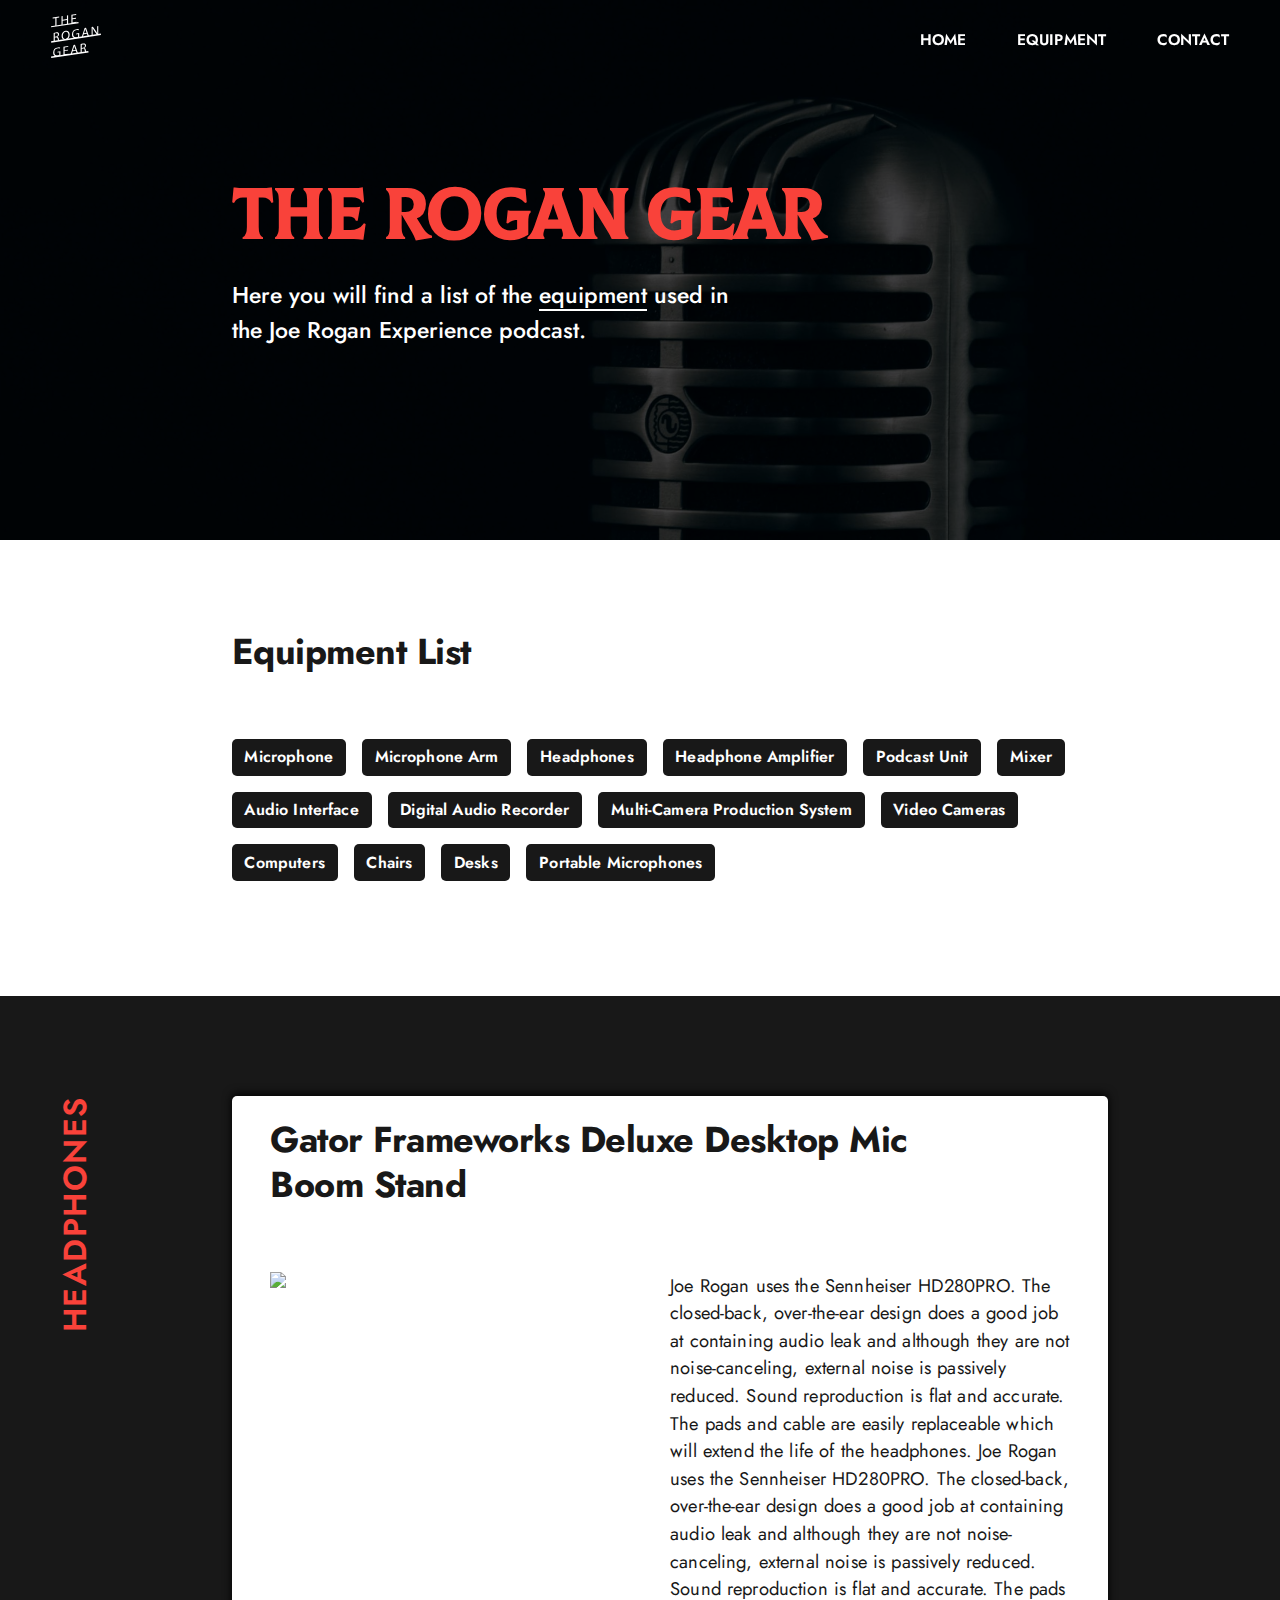
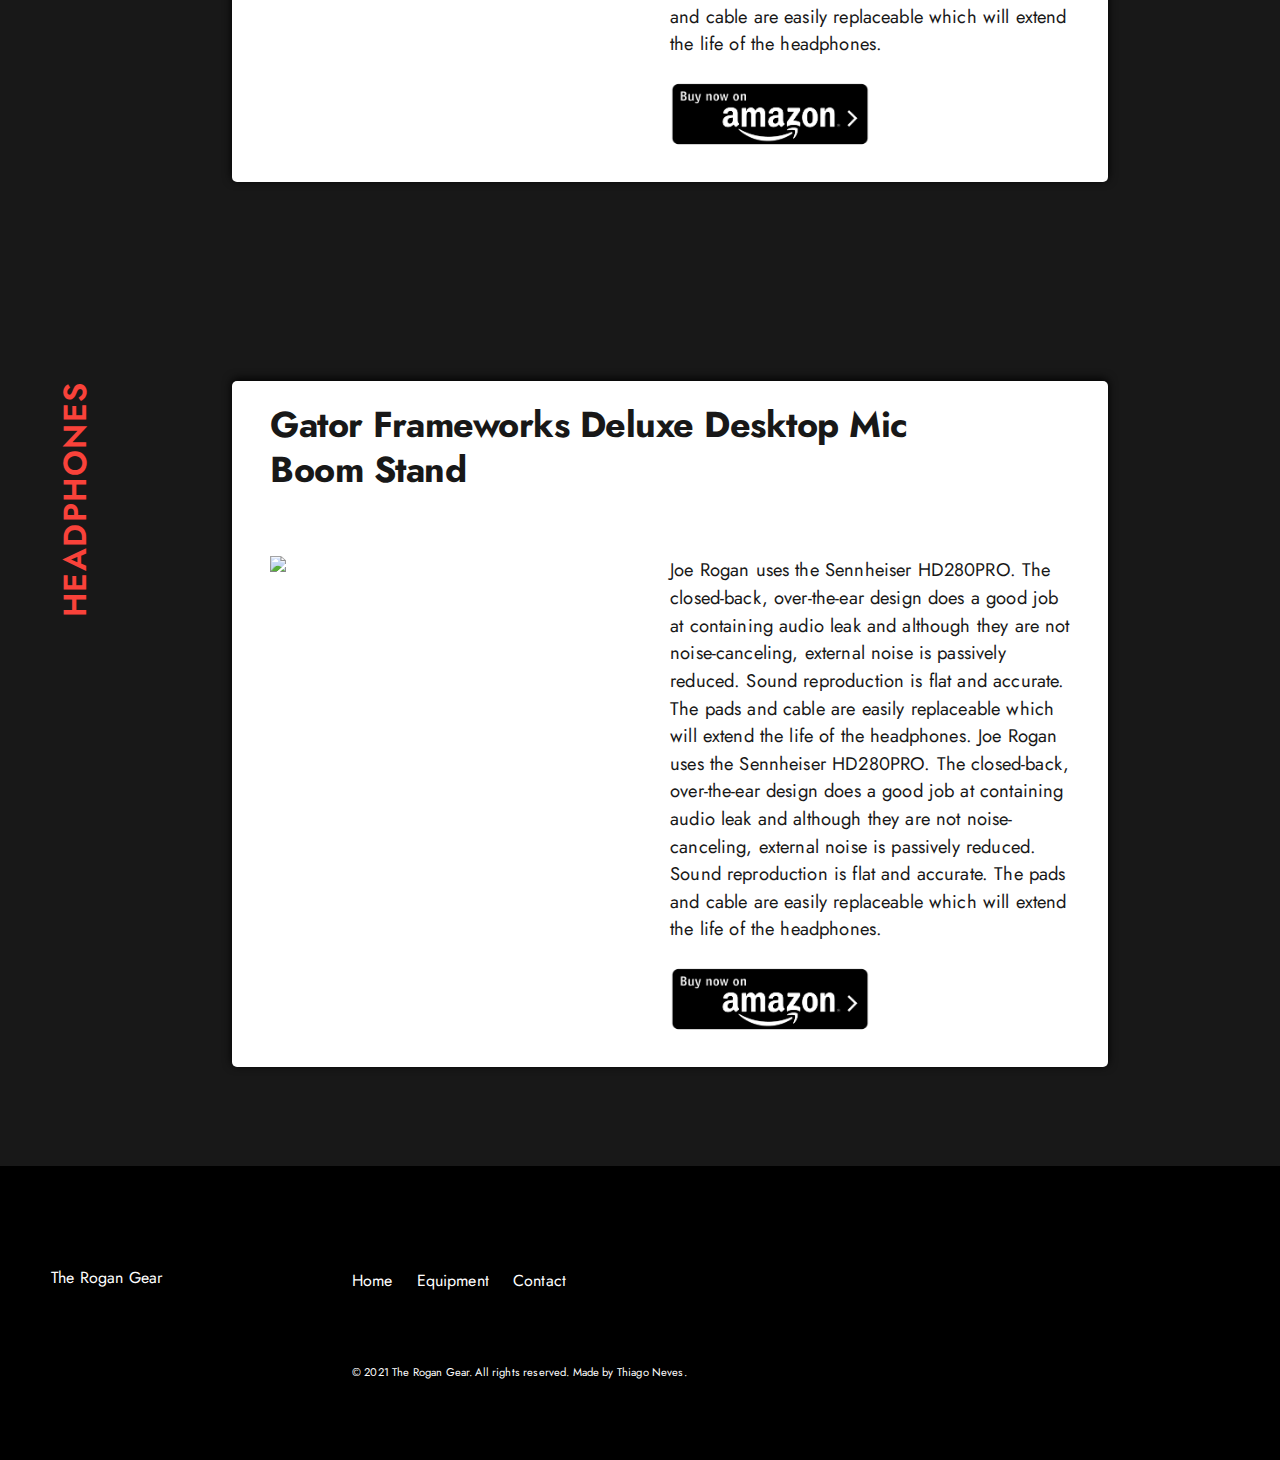
==== index.html @ 78f4d5a5 "initial commit" ====
<!DOCTYPE html>
<html lang="en">
	<head>
		<meta charset="UTF-8" />
		<meta http-equiv="X-UA-Compatible" content="IE=edge" />
		<meta name="viewport" content="width=device-width, initial-scale=1.0" />
		<link rel="shortcut icon" type="image/x-icon" href="/favicon.ico" />

		<link rel="stylesheet" href="menu.css" />
		<link rel="stylesheet" href="projects.css" />
		<link rel="stylesheet" href="style.css" />
		<link rel="stylesheet" href="scrollreveal.css" />
		<title>The Rogan Gear</title>
	</head>
	<body>
		<!-- Navbar -->
		<header id="header" class="navbar">
			<!-- Logo -->
			<a id="logo" href="index.html">
				<!-- Logo content -->
				<div class="logo-container">
					<img class="logo-image" src="/images/svg/TRG-W.svg" alt="logo" />
				</div>
			</a>

			<!-- Menu -->
			<nav id="nav">
				<button
					aria-label="Open Menu"
					id="btn-mobile"
					aria-controls="menu"
					aria-haspopup="true"
					aria-expanded="false"
				>
					<!-- Hamburger menu -->
					<span id="hamburger"></span>
				</button>
				<ul id="menu" role="menu">
					<li>
						<a class="underline-link" href="#showcase">Home</a>
					</li>

					<li><a class="underline-link" href="#equipment">Equipment</a></li>
					<li><a class="underline-link" href="contact.html">Contact</a></li>
				</ul>
			</nav>
		</header>
		<!-- Showcase ---------------------------------------------->
		<section id="showcase" class="section showcase">
			<div class="container-new">
				<div class="col-15"></div>
				<div class="col-75">
					<h1 class="showcase-title">The Rogan Gear</h1>
					<p class="paragraph-medium showcase-text">
						Here you will find a list of the
						<a
							href="#equipment"
							class="underline-link underline-link-persistent"
							>equipment</a
						>
						used in the Joe Rogan Experience podcast.
					</p>

					<div class="scrolldown">
						<span></span>
						<span></span>
						<span></span>
					</div>
				</div>
			</div>
		</section>
		<!-- Intro ---------------------------------------------->
		<section class="section intro">
			<div class="container-new">
				<div class="col-15"></div>

				<div class="col-75">
					<h2>Equipment List</h2>
					<div class="tags">
						<div class="tag-cotainer">
							<div class="tag"><a class="tag-link" href="">Microphone</a></div>
							<div class="tag">
								<a class="tag-link" href="">Microphone Arm</a>
							</div>
							<div class="tag">
								<a class="tag-link" href="#headphones">Headphones</a>
							</div>
							<div class="tag">
								<a class="tag-link" href="">Headphone Amplifier</a>
							</div>
							<div class="tag">
								<a class="tag-link" href="">Podcast Unit</a>
							</div>
							<div class="tag"><a class="tag-link" href="">Mixer</a></div>
							<div class="tag">
								<a class="tag-link" href="">Audio Interface</a>
							</div>
							<div class="tag">
								<a class="tag-link" href="">Digital Audio Recorder</a>
							</div>
							<div class="tag">
								<a class="tag-link" href="">Multi-Camera Production System</a>
							</div>
							<div class="tag">
								<a class="tag-link" href="">Video Cameras</a>
							</div>
							<div class="tag"><a class="tag-link" href="">Computers</a></div>
							<div class="tag"><a class="tag-link" href="">Chairs</a></div>
							<div class="tag"><a class="tag-link" href="">Desks</a></div>
							<div class="tag">
								<a class="tag-link" href="">Portable Microphones</a>
							</div>
						</div>
					</div>
				</div>
			</div>
		</section>

		<!-- Headphone ---------------------------------------------->
		<section id="headphones" class="section equipment">
			<div class="container-new">
				<div class="col-15">
					<!-- <div clas="line-title green"></div> -->
					<div class="overline">Headphones</div>
				</div>
				<div class="col-75">
					<div class="equipment-card">
						<h2>Gator Frameworks Deluxe Desktop Mic Boom Stand</h2>
						<div class="equipment-content">
							<div class="equipment-image">
								<a
									class="amazon-img"
									href="https://www.amazon.com/gp/product/B00IT0IHOY?ie=UTF8&th=1&linkCode=li3&tag=roganstuff-20&linkId=bdaafa7cae27248e2183f644ee6431eb&language=en_US&ref_=as_li_ss_il"
									target="_blank"
									><img
										border="0"
										src="//ws-na.amazon-adsystem.com/widgets/q?_encoding=UTF8&ASIN=B00IT0IHOY&Format=_SL250_&ID=AsinImage&MarketPlace=US&ServiceVersion=20070822&WS=1&tag=roganstuff-20&language=en_US" /></a
								><img
									src="https://ir-na.amazon-adsystem.com/e/ir?t=roganstuff-20&language=en_US&l=li3&o=1&a=B00IT0IHOY"
									width="1"
									height="1"
									border="0"
									alt=""
									style="border: none !important; margin: 0px !important"
								/>
							</div>
							<div class="equipment-text">
								<p>
									Joe Rogan uses the Sennheiser HD280PRO. The closed-back,
									over-the-ear design does a good job at containing audio leak
									and although they are not noise-canceling, external noise is
									passively reduced. Sound reproduction is flat and accurate.
									The pads and cable are easily replaceable which will extend
									the life of the headphones. Joe Rogan uses the Sennheiser
									HD280PRO. The closed-back, over-the-ear design does a good job
									at containing audio leak and although they are not
									noise-canceling, external noise is passively reduced. Sound
									reproduction is flat and accurate. The pads and cable are
									easily replaceable which will extend the life of the
									headphones.
								</p>
								<a
									href="http://amazon.com"
									target="_blank"
									rel="noopener noreferrer"
									class="btn-amz-image"
									><img src="/images/AmazonStoreButton-1828x660.png" alt=""
								/></a>
							</div>
						</div>
					</div>
				</div>
				<div class="col-10"></div>
			</div>
		</section>

		<!-- Headphone2 ---------------------------------------------->
		<section id="headphones" class="section equipment">
			<div class="container-new">
				<div class="col-15">
					<!-- <div clas="line-title green"></div> -->
					<div class="overline">Headphones</div>
				</div>
				<div class="col-75">
					<div class="equipment-card">
						<h2>Gator Frameworks Deluxe Desktop Mic Boom Stand</h2>
						<div class="equipment-content">
							<div class="equipment-image">
								<a
									class="amazon-img"
									href="https://www.amazon.com/gp/product/B00IT0IHOY?ie=UTF8&th=1&linkCode=li3&tag=roganstuff-20&linkId=bdaafa7cae27248e2183f644ee6431eb&language=en_US&ref_=as_li_ss_il"
									target="_blank"
									><img
										border="0"
										src="//ws-na.amazon-adsystem.com/widgets/q?_encoding=UTF8&ASIN=B00IT0IHOY&Format=_SL250_&ID=AsinImage&MarketPlace=US&ServiceVersion=20070822&WS=1&tag=roganstuff-20&language=en_US" /></a
								><img
									src="https://ir-na.amazon-adsystem.com/e/ir?t=roganstuff-20&language=en_US&l=li3&o=1&a=B00IT0IHOY"
									width="1"
									height="1"
									border="0"
									alt=""
									style="border: none !important; margin: 0px !important"
								/>
							</div>
							<div class="equipment-text">
								<p>
									Joe Rogan uses the Sennheiser HD280PRO. The closed-back,
									over-the-ear design does a good job at containing audio leak
									and although they are not noise-canceling, external noise is
									passively reduced. Sound reproduction is flat and accurate.
									The pads and cable are easily replaceable which will extend
									the life of the headphones. Joe Rogan uses the Sennheiser
									HD280PRO. The closed-back, over-the-ear design does a good job
									at containing audio leak and although they are not
									noise-canceling, external noise is passively reduced. Sound
									reproduction is flat and accurate. The pads and cable are
									easily replaceable which will extend the life of the
									headphones.
								</p>
								<a
									href="http://amazon.com"
									target="_blank"
									rel="noopener noreferrer"
									class="btn-amz-image"
									><img src="/images/AmazonStoreButton-1828x660.png" alt=""
								/></a>
							</div>
						</div>
					</div>
				</div>
				<div class="col-10"></div>
			</div>
		</section>
		<!-- Footer ---------------------------------------------->
		<section id="footer" class="section footer">
			<div class="container-new">
				<div class="col-25">
					<p><a href="index.html">The Rogan Gear</a></p>
				</div>
				<div class="col-75">
					<ul class="footer-menu">
						<li>
							<a class="underline-link" href="#showcase">Home</a>
						</li>
						<li>
							<a class="underline-link" href="#equipment">Equipment</a>
						</li>
						<li><a class="underline-link" href="contact.html">Contact</a></li>
					</ul>
				</div>
			</div>
			<div class="container-new footer-copyright">
				<div class="col-25"></div>
				<div class="col-75">
					<p class="p-copyright">
						© 2021 The Rogan Gear. All rights reserved. Made by
						<a href="https://tneves.com/">Thiago Neves</a>.
					</p>
				</div>
			</div>
		</section>

		<script src="menu.js"></script>
		<script src="scroll.js"></script>
		<script src="form.js"></script>
		<script src="scrollreveal.js"></script>
	</body>
</html>
---- menu.css ----
:root {
	--menu-height: 80px;
	--menu-text-color: #1f1e1d;
	--menu-bg-color: #181818;
	--hidden-menu-height: calc(100vh - 80px);
	--haburger-color: #fff;
}

* {
	box-sizing: border-box;
	margin: 0;
	padding: 0;
}

.underline-link {
	background-image: url(./images/svg/a_bg-white.svg);
	background-position-x: 50%;
	background-position-y: 96%;
	background-size: 0 0;
	background-repeat: repeat-x;
	background-color: transparent;
	color: #fff;

	transition: background-color 125ms cubic-bezier(0.165, 0.84, 0.44, 1),
		color 125ms cubic-bezier(0.165, 0.84, 0.44, 1);
}
.underline-link:hover {
	background-image: url(./images/svg/a_bg-red.svg);
	background-size: 2px 2px;
	color: var(--accent-color);
}

.underline-link-persistent {
	background-size: 2px 2px;
}

a {
	text-decoration: none;
}

.logo-image {
	width: 50px;
}

#logo {
	margin-left: 1vw;
}

#nav {
	margin-right: 1vw;
}

#header {
	height: var(--menu-height);
	display: flex;
	align-items: center;
	justify-content: space-between;
	/* background: var(--menu-bg-color); */
	background: transparent;
	padding: 1.25rem 3%;
}

#header {
	/* Sticky menu */
	position: fixed;
	left: 0;
	top: 0;
	right: 0;
	bottom: 0;
	z-index: 999;
	transition: all 300ms ease-in-out;
}

#menu {
	display: flex;
	list-style: none;
}

#menu li {
	margin-left: 4vw;
}

#menu a {
	display: block;
	font-weight: 600;
	line-height: 22px;
	letter-spacing: 0.095px;
	font-size: 0.96rem;
	text-transform: uppercase;
}

#btn-mobile {
	display: none;
}

@media (max-width: 600px) {
	#menu {
		display: block;
		position: absolute;
		top: 0;
		right: 0;
		bottom: 0;
		left: 0;
		width: 80vw;
		height: 100vh;
		background: #181818;
		transform: translateX(-100%);
		transition: all 0.6s ease-in-out;
		z-index: 1000;
		visibility: hidden;
		/* overflow-x: hidden; */
	}

	#nav.active #menu {
		width: 80vw;
		visibility: visible;
		/* overflow-x: auto; */
		transform: translateX(0);
		z-index: 1000;
	}
	#menu li:first-child {
		margin-top: 3.5rem;
	}

	#menu a {
		color: #fff;
		padding: 1.5rem 0;
		margin: 0 1rem;
		font-size: 1.5rem;
		font-family: "Colus", Georgia, sans-serif;
	}
	#btn-mobile {
		display: flex;
		padding: 0.5rem 1rem;
		font-size: 1rem;
		border: none;
		background: none;
		cursor: pointer;
	}
	ul .underline-link {
		background-image: none;
	}
	ul .underline-link:hover {
		background-image: none;
	}

	/* Hamburger animation -------------------------------- */
	#hamburger {
		display: block;
		margin-left: 5px;
		width: 25px;
		border-top: 2px solid var(--haburger-color);
	}

	#hamburger::before,
	#hamburger::after {
		content: "";
		display: block;
		width: 25px;
		height: 2px;
		background: var(--haburger-color);
		margin-top: 7px;
		transition: 0.3s;
		position: relative;
	}

	#nav.active #hamburger {
		border-top-color: transparent;
	}

	#nav.active #hamburger::before {
		transform: rotate(135deg);
	}

	#nav.active #hamburger::after {
		transform: rotate(-135deg);
		top: -9px;
	}

	ul .underline-link {
		background-image: none;
	}
	ul .underline-link:hover {
		background-image: none;
	}
}
---- projects.css ----
.items {
	display: grid;
	gap: 2rem;
	grid-template-areas:
		"item1 item2"
		"item3 item4";
}
.item1 {
	grid-area: "item1";
}
.item2 {
	grid-area: "item2";
}
.item3 {
	grid-area: "item3";
}
.item4 {
	grid-area: "item4";
}

.item {
	position: relative;
	background: var(--primary-color);
	overflow: hidden;
	box-shadow: 0 5px 10px 0 rgba(0, 0, 0, 0.3);
}
.item::after {
	content: "";
	position: absolute;
	display: block;
	background: inherit;
	opacity: 1;
	top: 0;
	left: 0;
	width: 100%;
	height: 100%;
	transform: scale(2) translateX(-75%) translateY(-75%) rotate(-28deg);
	transition: transform 3s cubic-bezier(0.2, 1, 0.3, 1);
}
/* Bring in color overlay */
.item:hover:after {
	transform: scale(2) translateX(0) translateY(0) rotate(-28deg);
}
/* Scale image on hover */
.item:hover .item-image {
	transform: scale(1.2);
}
/* Bring in text on hover */
.item:hover .item-text {
	opacity: 1;
	transform: translateY(0);
}
.item-image {
	height: auto;
	transform: translateZ(0);
	display: block;
	transition: transform 750ms cubic-bezier(0.2, 1, 0.3, 1);
}
.item-image::before {
	content: "";
	display: block;
	padding-top: 75%;
	overflow: hidden;
}
.item-image img {
	position: absolute;
	top: 0;
	left: 0;
	width: 100%;
	height: auto;
	line-height: 0;
}
.item-text {
	position: absolute;
	top: 0;
	left: 0;
	bottom: 0;
	right: 0;
	opacity: 0;
	text-align: center;
	z-index: 1;
	color: var(--dark-color);
	transform: translateY(20%);
	transition: opacity 500ms cubic-bezier(0.2, 1, 0.3, 1),
		transform 500ms cubic-bezier(0.2, 1, 0.3, 1);
	transition-delay: 300ms;
}
.item-text-wrap {
	position: absolute;
	width: 100%;
	top: 50%;
	transform: translateY(-50%);
}
.item-text-title {
	display: block;
	padding: 0 2rem;
	text-align: center;
	margin: 0 auto;
}

.item-text-category {
	text-transform: uppercase;
	font-size: 1rem;
	opacity: 0.7;
	margin: 0 auto;
	display: block;
	text-align: center;
}
---- style.css ----
@import url("https://fonts.googleapis.com/css2?family=Jost:wght@400;500;600;700&display=swap");
@font-face {
	font-family: "Colus";
	src: url(fonts/Colus-Regular.woff2) format("woff2"),
		url(fonts/Colus-Regular.woff) format("woff");
}

:root {
	--dark-color: #181818;
	--primary-color: #f3e3cf;
	--secondary-color: #f2f2f2;
	--accent-color: #f9423a;
	--accent-color-rover: #df4038;
	--accent-alt-color: #42b1db;
	--accent-alt-color-hover: #56badf;
	--accent-alt-color2: #5db373;
}

::selection {
	background: #eab044;
}

* {
	box-sizing: border-box;
	margin: 0;
	padding: 0;
}

body {
	font-family: "Jost", sans-serif;
	color: var(--dark-color);
	font-size: 1.15rem;
	line-height: 1.5;
	font-weight: 400;
	letter-spacing: 0.15px;
	position: relative;
}

h1 {
	font-family: "Colus", Georgia, sans-serif;
}

p {
	max-width: 57ch;
	margin-bottom: 20px;
}

h1 {
	max-width: 15ch;
	margin-top: 0;
	margin-bottom: 40px;
	font-size: 4.387rem;
	line-height: 1.2;
	font-weight: 700;
	letter-spacing: -1.25px;
}

h2 {
	max-width: 690px;
	margin-top: -10px;
	margin-bottom: 4rem;
	font-size: 2.246rem;
	line-height: 1.25;
	font-weight: 700;
	text-align: left;
	letter-spacing: -0.5px;
}
h3 {
	font-size: 2rem;
}

ul {
	list-style: none;
}

/* Utilities =================================================== */

.container-new {
	display: flex;
	margin-bottom: 3vw;
	align-items: flex-start;
}

.col-10 {
	display: flex;
	width: 10%;
	padding-right: 1vw;
	padding-left: 1vw;
	flex-direction: column;
	/* align-items: flex-start; */
}

.col-15 {
	display: flex;
	width: 15%;
	padding-right: 1vw;
	padding-left: 1vw;
	flex-direction: column;
	/* align-items: flex-start; */
}

.col-25 {
	display: flex;
	width: 25%;
	padding-right: 1vw;
	padding-left: 1vw;
	flex-direction: column;
	/* align-items: flex-start; */
}

.col-50 {
	display: flex;
	width: 50%;
	padding-right: 1vw;
	padding-left: 1vw;
	flex-direction: column;
	/* align-items: flex-start; */
}

.col-65 {
	display: flex;
	width: 65%;
	padding-right: 1vw;
	padding-left: 1vw;
	flex-direction: column;
	/* align-items: flex-start; */
}

.col-75 {
	display: flex;
	width: 75%;
	padding-right: 1vw;
	padding-left: 1vw;
	flex-direction: column;
	/* align-items: flex-start; */
}

.col-100 {
	display: flex;
	width: 100%;
	padding-right: 1vw;
	padding-left: 1vw;
	flex-direction: column;
}

/* Sections */

.section {
	position: relative;
	overflow: hidden;
	width: 100%;
	padding: 100px 3% 60px;
}

.btn {
	margin-top: 20px;
	display: inline-block;
	border: none;
	background: var(--accent-color);
	border-radius: 5px;
	color: #fff;
	transition: background 150ms cubic-bezier(0.165, 0.84, 0.44, 1);
	transition: transform 500ms ease;
	font-family: inherit;
	font-weight: 700;
	text-align: center;
	letter-spacing: 1.25px;
	text-transform: uppercase;
	text-decoration: none;
	cursor: pointer;
}

.btn.call-to-action {
	padding: 20px 36px;
}
.btn.call-to-action.blue {
	background-color: var(--accent-alt-color);
	color: var(--dark-color);
}
.btn.call-to-action:hover.blue {
	background-color: var(--accent-alt-color-hover);
	color: var(--dark-color);
}

.btn.case-study {
	padding: 10px 18px;
}

.btn:hover {
	background: var(--accent-color-rover);
	color: #fff;
	transform: translateY(-1px);
}

.paragraph-medium {
	max-width: 53ch;
	font-size: 1.438rem;
	line-height: 1.5;
	font-weight: 500;
	letter-spacing: 0;
	text-decoration: none;
}

.line-title {
	width: 60px;
	height: 4px;
	margin-right: auto;
	margin-bottom: 10px;
	background-color: #eab044;
}

.line-title.green {
	background-color: #5db373;
}

.line-title.green {
	background-color: var(--accent-alt-color2);
}

.line-title.blue {
	background-color: var(--accent-alt-color);
}
.line-title.red {
	background-color: var(--accent-color);
}

.overline {
	writing-mode: vertical-rl;
	transform: rotate(180deg);
	color: var(--accent-color);
	font-size: 2rem;
	margin-bottom: 10px;
	line-height: 1.5;
	font-weight: 600;
	letter-spacing: 1.5px;
	text-transform: uppercase;
}

/* Scroll indicator */
.scrolldown {
	position: absolute;
	bottom: 6.5%;
	left: 50%;
	width: 15px;
	height: 15px;
	transform: rotate(45deg) translateX(-50%);
}

.scrolldown span {
	position: absolute;
	top: 0;
	left: 0;
	width: 100%;
	height: 100%;
	display: block;
	border-bottom: 2px solid var(--dark-color);
	border-right: 2px solid var(--dark-color);
	animation: scroll-indicator 1.5s linear infinite;
	opacity: 0;
}

.scrolldown span:nth-child(1) {
	transform: translate(-15px, -15px);
	animation-delay: -0.4s;
}
.scrolldown span:nth-child(2) {
	transform: translate(0px, 0px);
	animation-delay: -0.2s;
}
.scrolldown span:nth-child(3) {
	transform: translate(15px, 15px);
	animation-delay: 0s;
}
@keyframes scroll-indicator {
	0% {
		top: -5px;
		left: -5px;
		opacity: 0;
	}
	25% {
		top: 0px;
		left: 0px;
		opacity: 1;
	}
	50%,
	100% {
		top: 5px;
		left: 5px;
		opacity: 0;
	}
}

/* Tags */

.item-text-category .skill-tag {
	background-color: #e6ba9d;
	margin-right: 0.5rem;
	margin-bottom: 0.5rem;
}
.item-text-category .skill-tag:first-child {
	margin-left: 0.5rem;
}
.item-text-category.skill-cotainer {
	justify-content: center;
	margin-bottom: 1rem;
}

/* Showcase =================================================== */

#showcase {
	background-image: url(/images/microphone-crop.jpg);
	background-repeat: no-repeat;
	background-size: cover;
}

#showcase::after {
	content: "";
	display: block;
	width: 100%;
	height: 100%;
	background-color: #000;
	position: absolute;
	top: 0;
	left: 0;
	opacity: 0.7;
}
#showcase > * {
	z-index: 10;
}

.showcase {
	height: 60vh;
	display: flex;
	flex-direction: column;
	align-items: left;
	justify-content: center;
	background: var(--dark-color);
	color: #fff;
	text-align: left;
}

.showcase-title {
	margin-bottom: 20px;
	color: var(--accent-color);
}

.showcase-text {
	text-align: left;
	max-width: 37ch;
}

/* Equipment ============================================ */

.equipment {
	background-color: var(--dark-color);
}
/* 
.about p {
	max-width: 46ch;
} */

.equipment-card {
	box-shadow: 0 -2px 10px rgba(0, 0, 0, 1);
	padding: 2rem 3vw;
	background-color: white;
	color: var(--dark-color);
	border-radius: 5px;
}

.equipment-content {
	width: 100%;
	display: flex;
	flex-direction: row;
	justify-content: space-between;
}

.equipment-image {
	width: 50%;
}

.equipment-text {
	width: 50%;
}

.equipment .amazon-img {
	display: block;
	width: 100%;
	margin: 0 auto;
}
.equipment img {
	width: auto;
	max-height: 500px;
	display: block;
	margin: 0 auto;
}

.btn-amz-image img {
	width: 200px;
	margin: 1rem 0 0 0;
}
.btn-amz-image:hover {
	background-color: #f2f2f2;
}

.tag-cotainer {
	display: flex;
	flex-wrap: wrap;
}

.tag {
	padding: 0.4rem 0.8rem;
	background-color: var(--dark-color);
	color: white;
	border-radius: 5px;
	margin-right: 1rem;
	margin-bottom: 1rem;
	font-size: 1rem;
	font-weight: 600;
	cursor: pointer;
}

.tag-link:hover {
	color: var(--accent-color);
}

.tag-link {
	color: white;
}
/* End About */

/* Contact ================================================ */

.hidden {
	visibility: hidden !important;
	height: 0 !important;
	margin-bottom: 0 !important;
	padding: 0 !important;
}

.form---success {
	padding: 0;
	background-color: transparent;
	text-align: left;
	padding: 20px;
	text-align: center;
	background-color: transparent;
}
.form-hidden {
	display: none;
}
.form-done {
	display: block;
}

/* End Contact */
/* Footer ================================================ */

#footer {
	background-color: #000;
}

#footer .col-25 {
	margin-bottom: 10px;
}

#footer p,
#footer a {
	font-size: 1rem;
	color: #fff;
}

.footer-menu {
	display: flex;
	flex-direction: row;
	margin-bottom: 2rem;
}
.footer-menu li {
	padding-right: 1.5rem;
}

.social {
	display: flex;
}

.social img {
	width: 45px;
	margin-left: 0;
	margin-right: 1rem;
	transform: translateX(-5px);
}

#footer .p-copyright,
#footer .p-copyright a {
	font-size: 0.7rem;
}

.container-new.footer-copyright {
	margin-bottom: 0;
}

/* End Footer */
/* Contact ================================================ */

.contact {
	background-color: #000;
	color: #fff;
}

.form input,
textarea {
	width: 100%;
	display: block;
	font-family: inherit;
	border: 2px solid #fff;
	border-radius: 4px;
	font-size: 1.15rem;
	color: #333;
	padding: 16px 4vw 16px 2vw;
	margin-bottom: 0.6rem;
	max-width: 690px;
}

.form textarea {
	min-height: 400px;
	height: auto;
	overflow: auto;
	overflow-x: auto;
	overflow-y: auto;
	margin-bottom: 1.5rem;
}

.form input:focus,
textarea:focus {
	box-sizing: border-box;
	outline: 2px solid grey;
}

.form button {
	font-size: 1.15rem;
}

.contact p {
	margin-bottom: 3rem;
}

.hidden {
	visibility: hidden !important;
	height: 0 !important;
	margin-bottom: 0 !important;
	padding: 0 !important;
}

.form---success {
	padding: 0;
	background-color: transparent;
	text-align: left;
	padding: 20px;
	text-align: center;
	background-color: transparent;
}
.form-hidden {
	display: none;
}
.form-done {
	display: block;
}

/* End Contact */
/* Responsive ================================================ */

@media (max-width: 991px) {
	h1,
	h2,
	ul {
		max-width: 640px;
	}
	p {
		max-width: 54ch;
	}

	.section {
		padding-top: 80px;
		padding-bottom: 40px;
	}
	.section.equipment {
		padding-top: 40px;
		padding-bottom: 20px;
	}
	.container-new {
		flex-direction: column;
		padding-left: 2vw;
		padding-right: 2vw;
	}
	.col-100,
	.col-75 {
		width: 100%;
	}
	.col-25 {
		width: 100%;
		margin-bottom: 40px;
	}
	.overline {
		writing-mode: horizontal-tb;
		transform: rotate(0);
		font-size: 1.5rem;
		margin-bottom: 1.5rem;
	}
}

@media (max-width: 767px) {
	h1,
	h2,
	h3,
	h4,
	h5,
	h6,
	ul {
		max-width: 500px;
	}
	.section {
		padding-top: 40px;
	}

	.equipment-content {
		flex-direction: column;
	}
	.equipment-image {
		width: 100%;
		margin-bottom: 40px;
	}
	.equipment-text {
		width: 100%;
	}
}

@media (max-width: 479px) {
	h1 {
		max-width: 100%;
		margin-bottom: 20px;
		font-size: 2.8rem;
		letter-spacing: -0.5px;
		margin-top: 4rem;
	}
	h2 {
		max-width: 100%;
		margin-bottom: 20px;
		font-size: 1.7rem;
		letter-spacing: -0.25px;
	}
	h3 {
		max-width: 100%;
		margin-bottom: 20px;
		font-size: 1.8rem;
		letter-spacing: -0.25px;
	}
	p {
		max-width: 100%;
	}
	body {
		font-size: 1.05rem;
		line-height: 1.5;
	}
	.navbar,
	.section {
		padding-right: 5%;
		padding-left: 5%;
	}
	.section.equipment {
		padding-top: 10px;
		padding-bottom: 10px;
	}
	.section.equipment .container-new {
		margin-top: 5px;
		margin-bottom: 5px;
	}
	.container-new {
		margin-top: 20px;
		margin-bottom: 20px;
	}
	.col-25 {
		width: 100%;
		margin-bottom: 20px;
		margin-top: 0;
	}
	.overline {
		margin-top: 0;
	}

	.equipment-content {
		flex-direction: column;
	}
	.equipment-image {
		width: 100%;
		margin-bottom: 20px;
	}
	.equipment-text {
		width: 100%;
	}
	.item-text-category .tag {
		padding: 0.2rem 0.6rem;
		margin-bottom: 0.3rem;
		margin-right: 0.3rem;
	}
	.item-text-category .tag:first-child {
		margin-left: 0.3rem;
	}
	.item-text-category.tag-cotainer {
		margin-bottom: 0rem;
	}
	.form input,
	textarea {
		padding: 16px 4vw 16px 2vw;
	}
	.scrolldown {
		width: 10px;
		height: 10px;
	}
}
---- scrollreveal.css ----
/* Scroll Stuff */

.scroll-down #header {
	transform: translate3d(0, -100%, 0);
}

.scroll-up #header {
	/* transform: translate3d(0, 100%, 0); */
	background-color: #000;
	filter: drop-shadow(0 -10px 20px rgba(170, 170, 170));
}
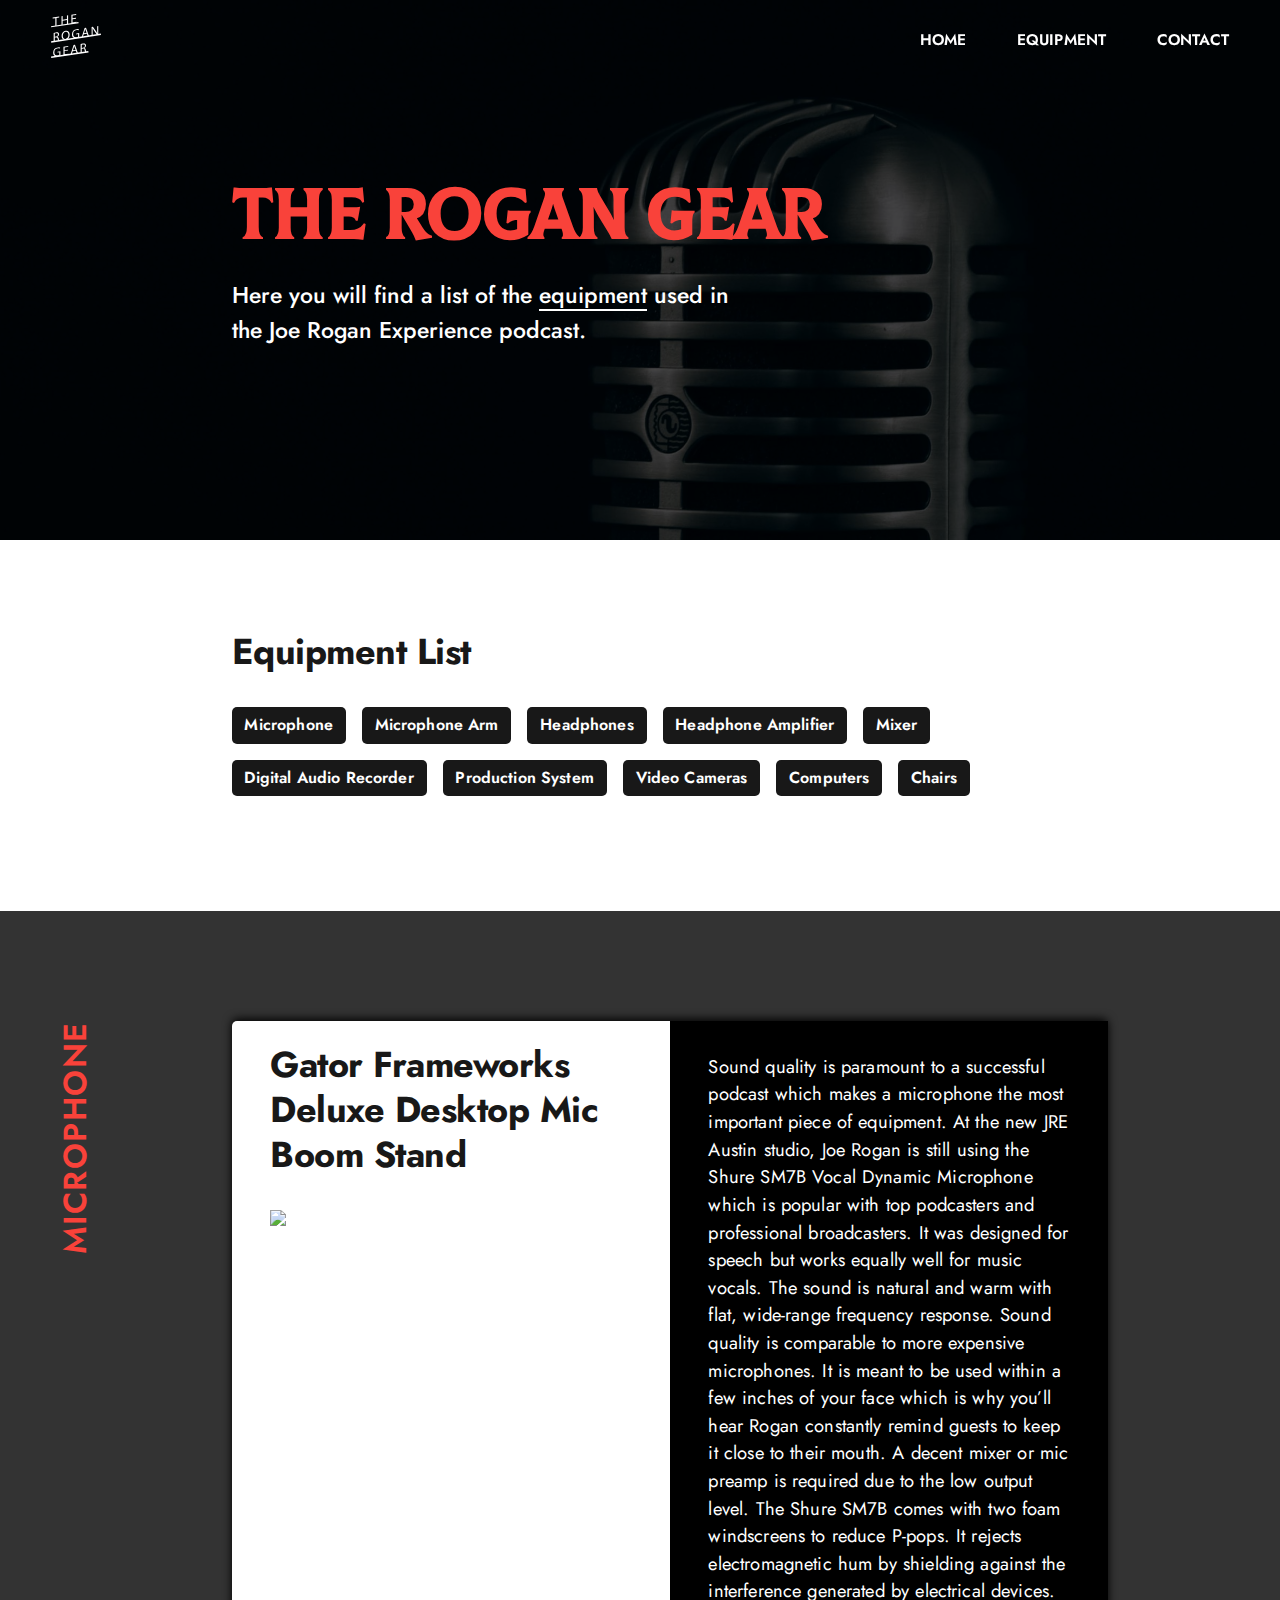
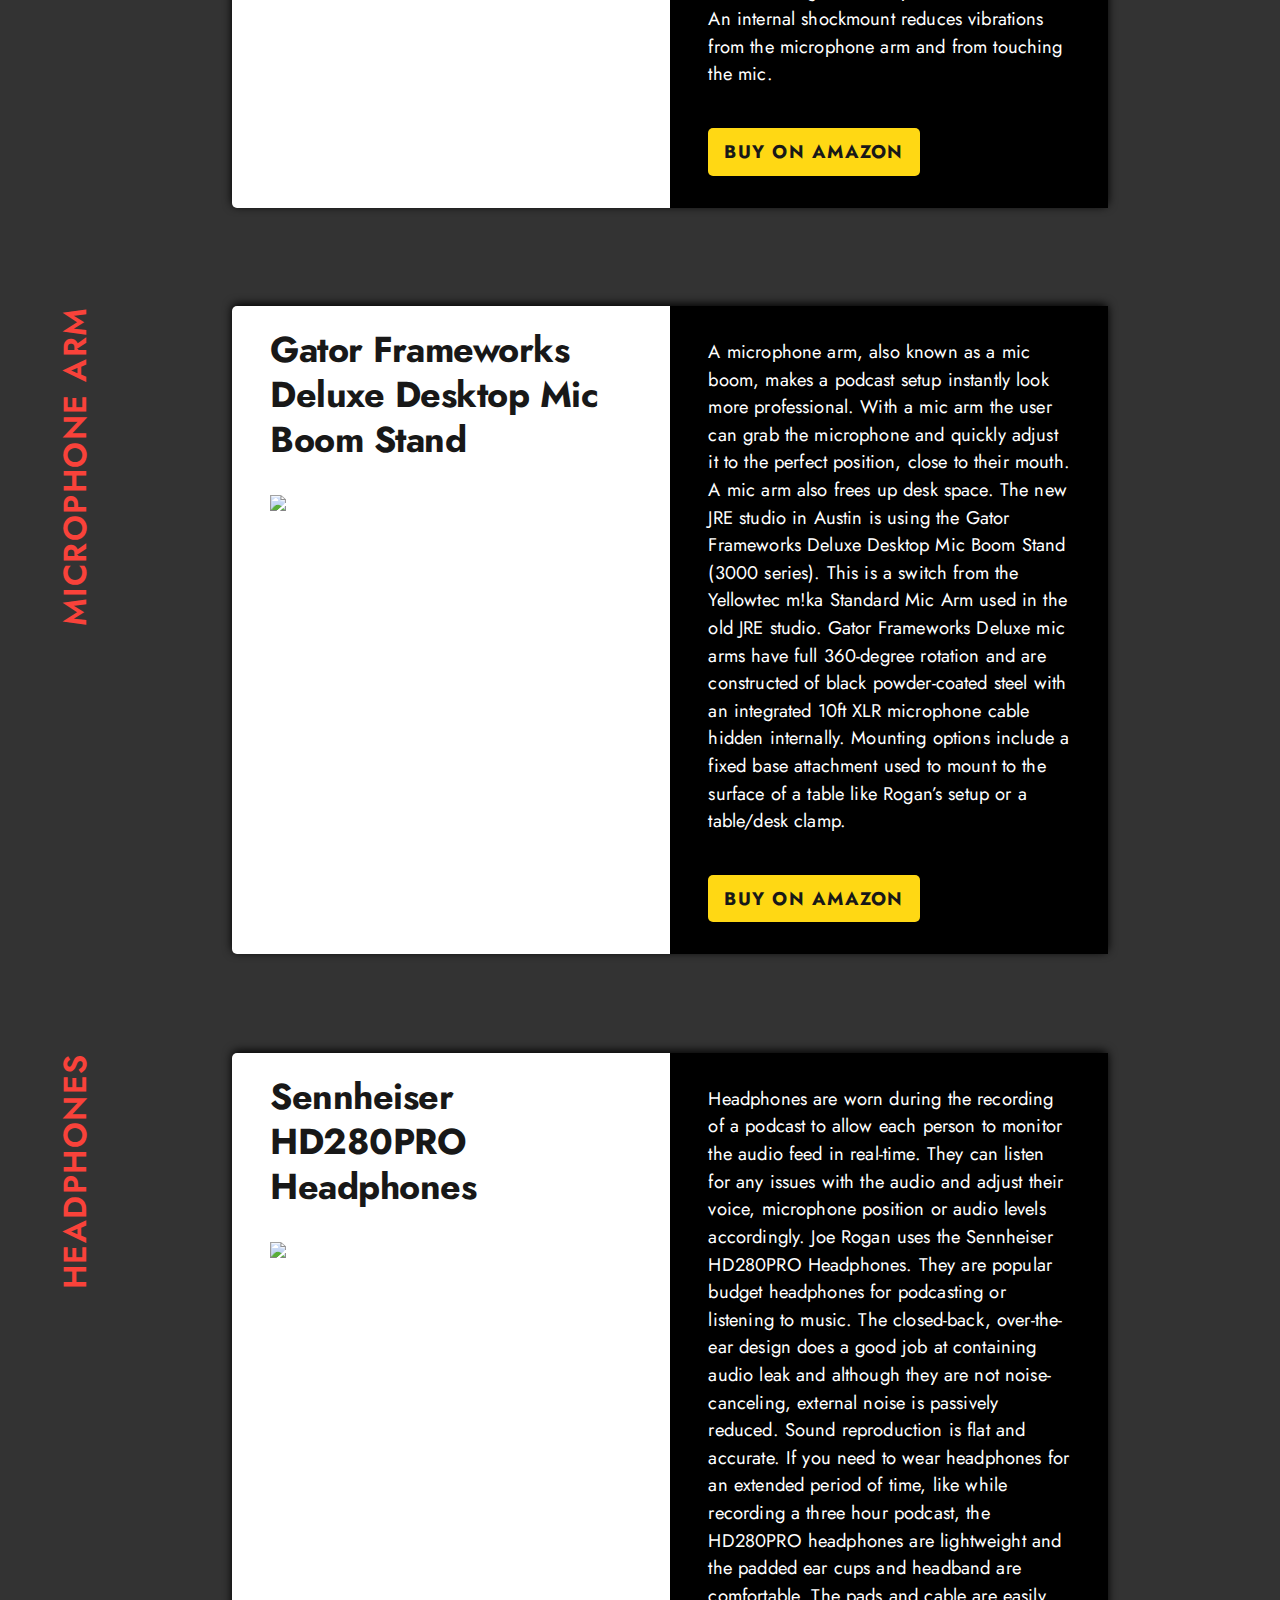
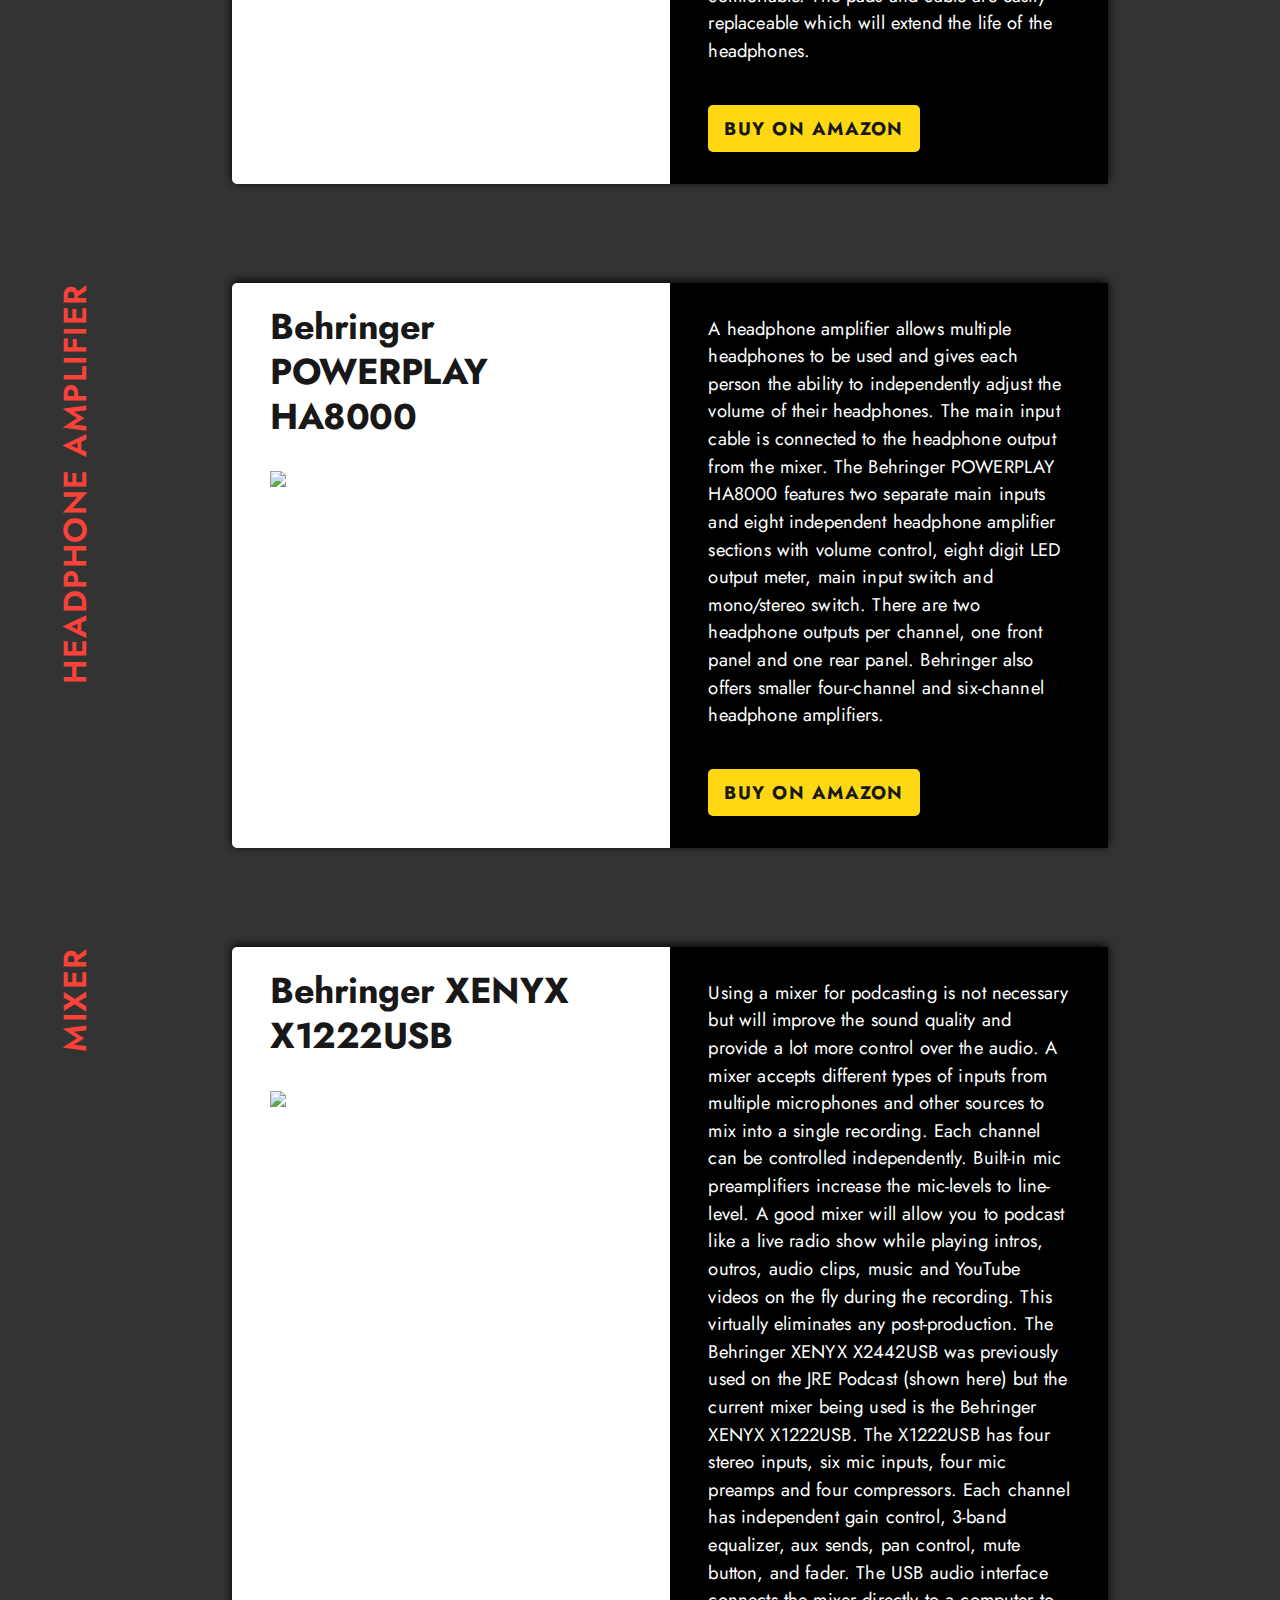
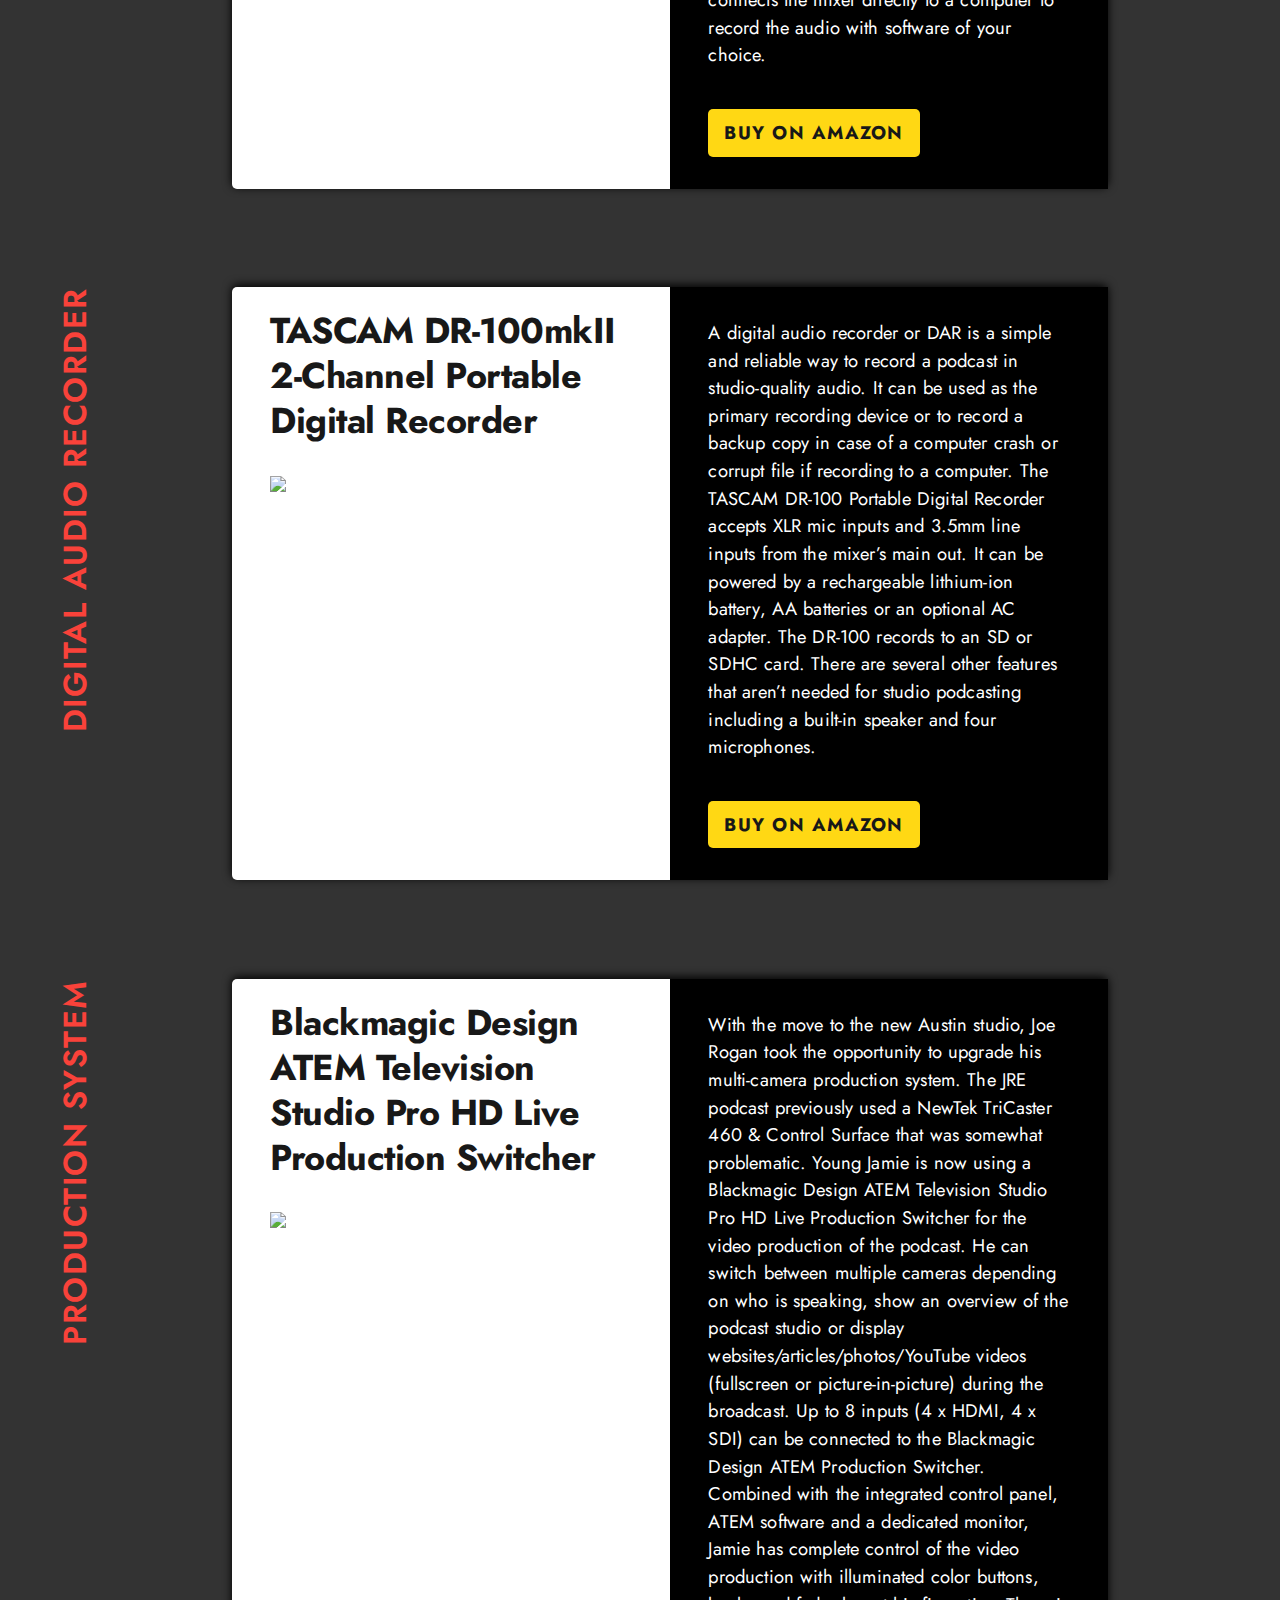
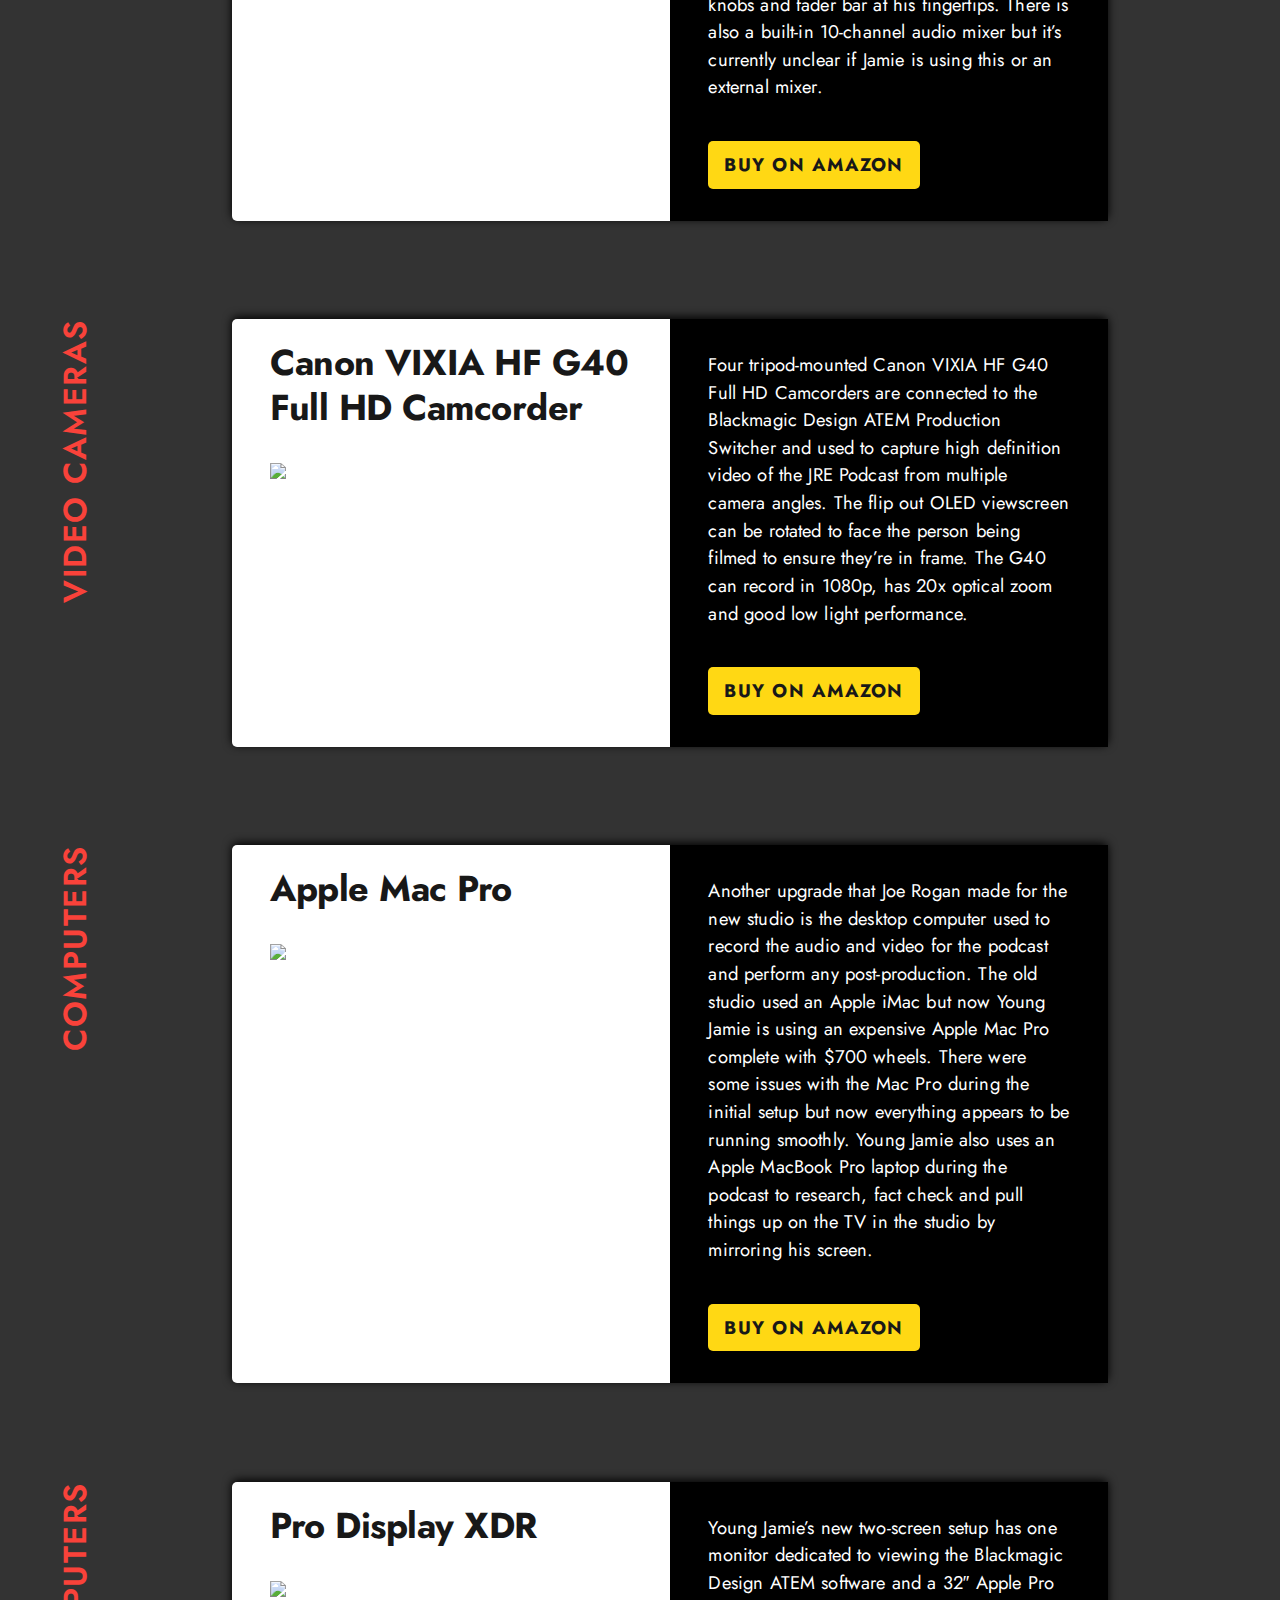
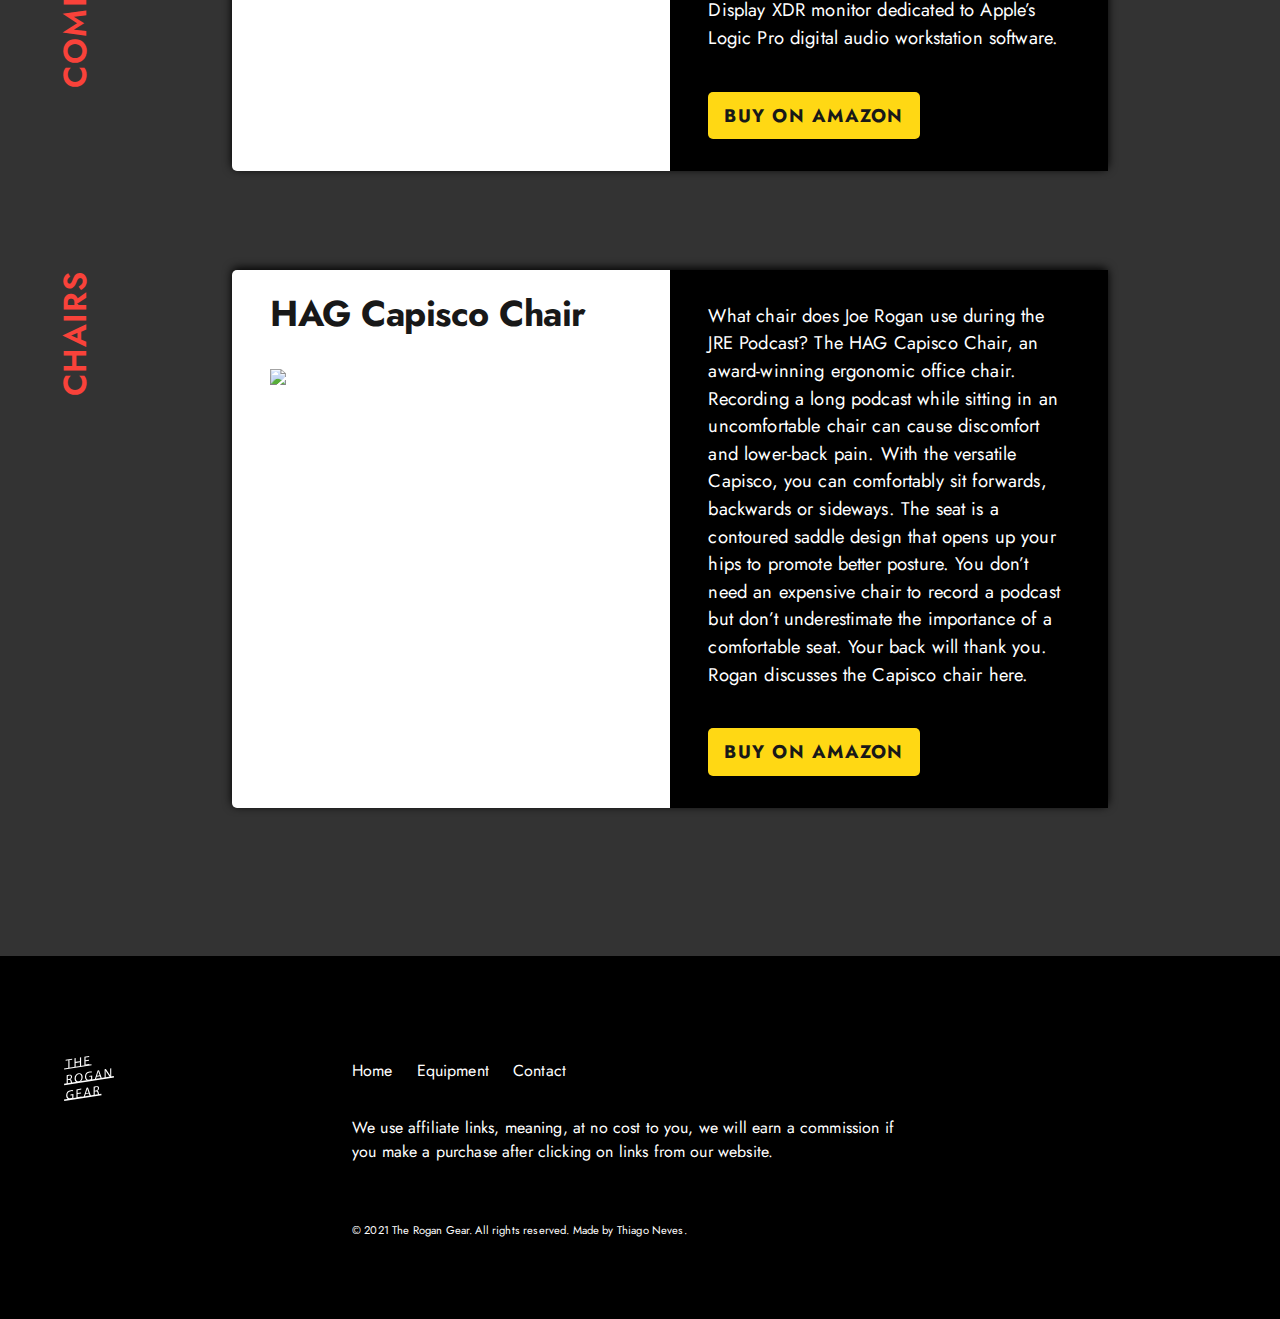
==== commit e2a1f292: "version  0.1" ====
--- a/index.html
+++ b/index.html
@@ -40,7 +40,7 @@
 						<a class="underline-link" href="#showcase">Home</a>
 					</li>
 
-					<li><a class="underline-link" href="#equipment">Equipment</a></li>
+					<li><a class="underline-link" href="#equipment-index">Equipment</a></li>
 					<li><a class="underline-link" href="contact.html">Contact</a></li>
 				</ul>
 			</nav>
@@ -54,7 +54,8 @@
 					<p class="paragraph-medium showcase-text">
 						Here you will find a list of the
 						<a
-							href="#equipment"
+							id="showcase-link-equipments"
+							href="#equipment-index"
 							class="underline-link underline-link-persistent"
 							>equipment</a
 						>
@@ -69,8 +70,8 @@
 				</div>
 			</div>
 		</section>
-		<!-- Intro ---------------------------------------------->
-		<section class="section intro">
+		<!-- Equipment Index ---------------------------------------------->
+		<section id="equipment-index" class="section intro">
 			<div class="container-new">
 				<div class="col-15"></div>
 
@@ -78,56 +79,133 @@
 					<h2>Equipment List</h2>
 					<div class="tags">
 						<div class="tag-cotainer">
-							<div class="tag"><a class="tag-link" href="">Microphone</a></div>
+							<div class="tag"><a class="tag-link" href="#microphone">Microphone</a></div>
 							<div class="tag">
-								<a class="tag-link" href="">Microphone Arm</a>
+								<a class="tag-link" href="#microphone-arm">Microphone Arm</a>
 							</div>
 							<div class="tag">
 								<a class="tag-link" href="#headphones">Headphones</a>
 							</div>
 							<div class="tag">
-								<a class="tag-link" href="">Headphone Amplifier</a>
-							</div>
+								<a class="tag-link" href="#headphone-amplifier">Headphone Amplifier</a>
+							</div>
+							<!-- <div class="tag">
+								<a class="tag-link" href="">Podcast Unit</a>
+							</div> -->
+							<div class="tag"><a class="tag-link" href="#mixer">Mixer</a></div>
+							<!-- <div class="tag">
+								<a class="tag-link" href="">Audio Interface</a>
+							</div> -->
 							<div class="tag">
-								<a class="tag-link" href="">Podcast Unit</a>
-							</div>
-							<div class="tag"><a class="tag-link" href="">Mixer</a></div>
+								<a class="tag-link" href="#digital-audio-recorder">Digital Audio Recorder</a>
+							</div>
 							<div class="tag">
-								<a class="tag-link" href="">Audio Interface</a>
+								<a class="tag-link" href="#production-system">Production System</a>
 							</div>
 							<div class="tag">
-								<a class="tag-link" href="">Digital Audio Recorder</a>
-							</div>
-							<div class="tag">
-								<a class="tag-link" href="">Multi-Camera Production System</a>
-							</div>
-							<div class="tag">
-								<a class="tag-link" href="">Video Cameras</a>
-							</div>
-							<div class="tag"><a class="tag-link" href="">Computers</a></div>
-							<div class="tag"><a class="tag-link" href="">Chairs</a></div>
-							<div class="tag"><a class="tag-link" href="">Desks</a></div>
-							<div class="tag">
+								<a class="tag-link" href="#video-cameras">Video Cameras</a>
+							</div>
+							<div class="tag"><a class="tag-link" href="#computers">Computers</a></div>
+							<div class="tag"><a class="tag-link" href="#chairs">Chairs</a></div>
+							<!-- <div class="tag"><a class="tag-link" href="">Desks</a></div> -->
+							<!-- <div class="tag">
 								<a class="tag-link" href="">Portable Microphones</a>
-							</div>
-						</div>
-					</div>
-				</div>
-			</div>
-		</section>
-
-		<!-- Headphone ---------------------------------------------->
+							</div> -->
+						</div>
+					</div>
+				</div>
+			</div>
+		</section>
+
+		<!-- Divider -->
+		<div class="divider medium"></div>
+		<!-- Equipment ---------------------------------------------->
+		<section id="microphone" class="section equipment">
+			<div class="container-new">
+				<div class="col-15">
+					<!-- <div clas="line-title green"></div> -->
+					<div class="overline">Microphone</div>
+				</div>
+				<div class="col-75">
+					<div class="equipment-card">
+						<div class="equipment-content">
+							<div class="equipment-image">
+								<h2>Gator Frameworks Deluxe Desktop Mic Boom Stand</h2>
+								
+								<a
+									class="amazon-img"
+									href="https://www.amazon.com/gp/product/B0002E4Z8M?ie=UTF8&linkCode=li3&tag=roganstuff-20&linkId=b363ddbfb018ddaa870f07255dfad110&language=en_US&ref_=as_li_ss_il"
+									target="_blank"
+									><img
+										border="0"
+										src="//ws-na.amazon-adsystem.com/widgets/q?_encoding=UTF8&ASIN=B0002E4Z8M&Format=_SL250_&ID=AsinImage&MarketPlace=US&ServiceVersion=20070822&WS=1&tag=roganstuff-20&language=en_US" /></a
+								><img
+									src="https://ir-na.amazon-adsystem.com/e/ir?t=roganstuff-20&language=en_US&l=li3&o=1&a=B0002E4Z8M"
+									width="1"
+									height="1"
+									border="0"
+									alt=""
+									style="border: none !important; margin: 0px !important"
+								/>
+							</div>
+							<div class="equipment-text">
+								<p>Sound quality is paramount to a successful podcast which makes a microphone the most important piece of equipment. At the new JRE Austin studio, Joe Rogan is still using the Shure SM7B Vocal Dynamic Microphone which is popular with top podcasters and professional broadcasters. It was designed for speech but works equally well for music vocals. The sound is natural and warm with flat, wide-range frequency response. Sound quality is comparable to more expensive microphones. It is meant to be used within a few inches of your face which is why you’ll hear Rogan constantly remind guests to keep it close to their mouth. A decent mixer or mic preamp is required due to the low output level. The Shure SM7B comes with two foam windscreens to reduce P-pops. It rejects electromagnetic hum by shielding against the interference generated by electrical devices. An internal shockmount reduces vibrations from the microphone arm and from touching the mic.</p>
+								<a
+									href="https://www.amazon.com/gp/product/B0002E4Z8M?ie=UTF8&linkCode=ll1&tag=roganstuff-20&linkId=0330b76409f47c1ddc45550d60af1305&language=en_US&ref_=as_li_ss_tl"
+									target="_blank"
+									rel="noopener noreferrer"
+									class="btn btn-medium yellow"
+									>Buy on Amazon</a
+								></a>
+							</div>
+						</div>
+					</div>
+				</div>
+				<div class="col-10"></div>
+			</div>
+		</section>
+
+		<section id="microphone-arm" class="section equipment">
+			<div class="container-new">
+				<div class="col-15">
+					<div class="overline">Microphone Arm</div>
+				</div>
+				<div class="col-75">
+					<div class="equipment-card">
+						<div class="equipment-content">
+							<div class="equipment-image">
+								<h2>Gator Frameworks Deluxe Desktop Mic Boom Stand</h2>
+								<a 
+								class="amazon-img"
+								href="https://www.amazon.com/gp/product/B082YHPC3Z?ie=UTF8&linkCode=li3&tag=roganstuff-20&linkId=dfb572f36d54316627279ad1c5cfa26c&language=en_US&ref_=as_li_ss_il" target="_blank"><img border="0" src="//ws-na.amazon-adsystem.com/widgets/q?_encoding=UTF8&ASIN=B082YHPC3Z&Format=_SL250_&ID=AsinImage&MarketPlace=US&ServiceVersion=20070822&WS=1&tag=roganstuff-20&language=en_US" ></a><img src="https://ir-na.amazon-adsystem.com/e/ir?t=roganstuff-20&language=en_US&l=li3&o=1&a=B082YHPC3Z" width="1" height="1" border="0" alt="" style="border:none !important; margin:0px !important;" />
+							</div>
+							<div class="equipment-text">
+								<p>A microphone arm, also known as a mic boom, makes a podcast setup instantly look more professional. With a mic arm the user can grab the microphone and quickly adjust it to the perfect position, close to their mouth. A mic arm also frees up desk space. The new JRE studio in Austin is using the Gator Frameworks Deluxe Desktop Mic Boom Stand (3000 series). This is a switch from the Yellowtec m!ka Standard Mic Arm used in the old JRE studio. Gator Frameworks Deluxe mic arms have full 360-degree rotation and are constructed of black powder-coated steel with an integrated 10ft XLR microphone cable hidden internally. Mounting options include a fixed base attachment used to mount to the surface of a table like Rogan’s setup or a table/desk clamp.</p>
+								<a
+									href="https://www.amazon.com/gp/product/B082YHPC3Z?ie=UTF8&linkCode=ll1&tag=roganstuff-20&linkId=ffee091701929226d019e24226461756&language=en_US&ref_=as_li_ss_tl"
+									target="_blank"
+									rel="noopener noreferrer"
+									class="btn btn-medium yellow"
+									>Buy on Amazon</a
+								>
+							</div>
+						</div>
+					</div>
+				</div>
+				<div class="col-10"></div>
+			</div>
+		</section>
+
 		<section id="headphones" class="section equipment">
 			<div class="container-new">
 				<div class="col-15">
-					<!-- <div clas="line-title green"></div> -->
 					<div class="overline">Headphones</div>
 				</div>
 				<div class="col-75">
 					<div class="equipment-card">
-						<h2>Gator Frameworks Deluxe Desktop Mic Boom Stand</h2>
-						<div class="equipment-content">
-							<div class="equipment-image">
+						<div class="equipment-content">
+							<div class="equipment-image">
+								<h2>Sennheiser HD280PRO Headphones</h2>
 								<a
 									class="amazon-img"
 									href="https://www.amazon.com/gp/product/B00IT0IHOY?ie=UTF8&th=1&linkCode=li3&tag=roganstuff-20&linkId=bdaafa7cae27248e2183f644ee6431eb&language=en_US&ref_=as_li_ss_il"
@@ -145,47 +223,296 @@
 								/>
 							</div>
 							<div class="equipment-text">
-								<p>
-									Joe Rogan uses the Sennheiser HD280PRO. The closed-back,
-									over-the-ear design does a good job at containing audio leak
-									and although they are not noise-canceling, external noise is
-									passively reduced. Sound reproduction is flat and accurate.
-									The pads and cable are easily replaceable which will extend
-									the life of the headphones. Joe Rogan uses the Sennheiser
-									HD280PRO. The closed-back, over-the-ear design does a good job
-									at containing audio leak and although they are not
-									noise-canceling, external noise is passively reduced. Sound
-									reproduction is flat and accurate. The pads and cable are
-									easily replaceable which will extend the life of the
-									headphones.
-								</p>
-								<a
-									href="http://amazon.com"
-									target="_blank"
-									rel="noopener noreferrer"
-									class="btn-amz-image"
-									><img src="/images/AmazonStoreButton-1828x660.png" alt=""
-								/></a>
-							</div>
-						</div>
-					</div>
-				</div>
-				<div class="col-10"></div>
-			</div>
-		</section>
-
-		<!-- Headphone2 ---------------------------------------------->
-		<section id="headphones" class="section equipment">
-			<div class="container-new">
-				<div class="col-15">
-					<!-- <div clas="line-title green"></div> -->
+								<p>Headphones are worn during the recording of a podcast to allow each person to monitor the audio feed in real-time. They can listen for any issues with the audio and adjust their voice, microphone position or audio levels accordingly. Joe Rogan uses the Sennheiser HD280PRO Headphones. They are popular budget headphones for podcasting or listening to music. The closed-back, over-the-ear design does a good job at containing audio leak and although they are not noise-canceling, external noise is passively reduced. Sound reproduction is flat and accurate. If you need to wear headphones for an extended period of time, like while recording a three hour podcast, the HD280PRO headphones are lightweight and the padded ear cups and headband are comfortable. The pads and cable are easily replaceable which will extend the life of the headphones.</p>
+								<a
+									href="https://www.amazon.com/gp/product/B00IT0IHOY?ie=UTF8&th=1&linkCode=ll1&tag=roganstuff-20&linkId=c4da4967df9151bd1b949a2d3bcd584f&language=en_US&ref_=as_li_ss_tl"
+									target="_blank"
+									rel="noopener noreferrer"
+									class="btn btn-medium yellow"
+									>Buy on Amazon</a
+								>
+							</div>
+						</div>
+					</div>
+				</div>
+				<div class="col-10"></div>
+			</div>
+		</section>
+
+		<section id="headphone-amplifier" class="section equipment">
+			<div class="container-new">
+				<div class="col-15">
+					<div class="overline">Headphone Amplifier</div>
+				</div>
+				<div class="col-75">
+					<div class="equipment-card">
+						<div class="equipment-content">
+							<div class="equipment-image">
+								<h2>Behringer POWERPLAY HA8000</h2>
+								<a 
+								class="amazon-img"
+								href="https://www.amazon.com/gp/product/B06WRRB59R?ie=UTF8&linkCode=li3&tag=roganstuff-20&linkId=baf5210e6dd384237cfdd798495a0927&language=en_US&ref_=as_li_ss_il" target="_blank"><img border="0" src="//ws-na.amazon-adsystem.com/widgets/q?_encoding=UTF8&ASIN=B06WRRB59R&Format=_SL250_&ID=AsinImage&MarketPlace=US&ServiceVersion=20070822&WS=1&tag=roganstuff-20&language=en_US" ></a><img src="https://ir-na.amazon-adsystem.com/e/ir?t=roganstuff-20&language=en_US&l=li3&o=1&a=B06WRRB59R" width="1" height="1" border="0" alt="" style="border:none !important; margin:0px !important;" />
+							</div>
+							<div class="equipment-text">
+								<p>A headphone amplifier allows multiple headphones to be used and gives each person the ability to independently adjust the volume of their headphones. The main input cable is connected to the headphone output from the mixer. The Behringer POWERPLAY HA8000 features two separate main inputs and eight independent headphone amplifier sections with volume control, eight digit LED output meter, main input switch and mono/stereo switch. There are two headphone outputs per channel, one front panel and one rear panel. Behringer also offers smaller four-channel and six-channel headphone amplifiers.</p>
+								<a
+									href="https://www.amazon.com/gp/product/B06WRRB59R?ie=UTF8&linkCode=li3&tag=roganstuff-20&linkId=baf5210e6dd384237cfdd798495a0927&language=en_US&ref_=as_li_ss_il"
+									target="_blank"
+									rel="noopener noreferrer"
+									class="btn btn-medium yellow"
+									>Buy on Amazon</a
+								>
+							</div>
+						</div>
+					</div>
+				</div>
+				<div class="col-10"></div>
+			</div>
+		</section>
+
+		<section id="mixer" class="section equipment">
+			<div class="container-new">
+				<div class="col-15">
+					<div class="overline">Mixer
+					</div>
+				</div>
+				<div class="col-75">
+					<div class="equipment-card">
+						<div class="equipment-content">
+							<div class="equipment-image">
+								<h2>Behringer XENYX X1222USB</h2>
+								<a class="amazon-img"
+								href="https://www.amazon.com/gp/product/B0036ECH1M?ie=UTF8&linkCode=li3&tag=roganstuff-20&linkId=9681ba994d70930d243e9e541c48c784&language=en_US&ref_=as_li_ss_il" target="_blank"><img border="0" src="//ws-na.amazon-adsystem.com/widgets/q?_encoding=UTF8&ASIN=B0036ECH1M&Format=_SL250_&ID=AsinImage&MarketPlace=US&ServiceVersion=20070822&WS=1&tag=roganstuff-20&language=en_US" ></a><img src="https://ir-na.amazon-adsystem.com/e/ir?t=roganstuff-20&language=en_US&l=li3&o=1&a=B0036ECH1M" width="1" height="1" border="0" alt="" style="border:none !important; margin:0px !important;" />
+							</div>
+							<div class="equipment-text">
+								<p>Using a mixer for podcasting is not necessary but will improve the sound quality and provide a lot more control over the audio. A mixer accepts different types of inputs from multiple microphones and other sources to mix into a single recording. Each channel can be controlled independently. Built-in mic preamplifiers increase the mic-levels to line-level. A good mixer will allow you to podcast like a live radio show while playing intros, outros, audio clips, music and YouTube videos on the fly during the recording. This virtually eliminates any post-production. The Behringer XENYX X2442USB was previously used on the JRE Podcast (shown here) but the current mixer being used is the Behringer XENYX X1222USB. The X1222USB has four stereo inputs, six mic inputs, four mic preamps and four compressors. Each channel has independent gain control, 3-band equalizer, aux sends, pan control, mute button, and fader. The USB audio interface connects the mixer directly to a computer to record the audio with software of your choice.</p>
+								<a
+									href="https://www.amazon.com/gp/product/B0036ECH1M?ie=UTF8&linkCode=ll1&tag=roganstuff-20&linkId=18ab4aed2d5c5d27c756632e78b0aed7&language=en_US&ref_=as_li_ss_tl"
+									target="_blank"
+									rel="noopener noreferrer"
+									class="btn btn-medium yellow"
+									>Buy on Amazon</a
+								>
+							</div>
+						</div>
+					</div>
+				</div>
+				<div class="col-10"></div>
+			</div>
+		</section>
+
+		<section id="digital-audio-recorder" class="section equipment">
+			<div class="container-new">
+				<div class="col-15">
+					<div class="overline">Digital Audio Recorder</div>
+				</div>
+				<div class="col-75">
+					<div class="equipment-card">
+						<div class="equipment-content">
+							<div class="equipment-image">
+								<h2>TASCAM DR-100mkII 2-Channel Portable Digital Recorder</h2>
+								<a
+									class="amazon-img"
+									href="https://www.amazon.com/DR-100mkII-2-Channel-Portable-Digital-Recorder/dp/B006JVNTXO/ref=cm_cr_arp_d_product_top?ie=UTF8"
+									target="_blank"
+									><img
+										border="0"
+										src="https://m.media-amazon.com/images/I/41aXQDnhHzL._SL250_.jpg" /></a
+								><img
+									src="https://ir-na.amazon-adsystem.com/e/ir?t=roganstuff-20&language=en_US&l=li3&o=1&a=B00IT0IHOY"
+									width="1"
+									height="1"
+									border="0"
+									alt=""
+									style="border: none !important; margin: 0px !important"
+								/>
+							</div>
+							<div class="equipment-text">
+								<p>A digital audio recorder or DAR is a simple and reliable way to record a podcast in studio-quality audio. It can be used as the primary recording device or to record a backup copy in case of a computer crash or corrupt file if recording to a computer. The TASCAM DR-100 Portable Digital Recorder accepts XLR mic inputs and 3.5mm line inputs from the mixer’s main out. It can be powered by a rechargeable lithium-ion battery, AA batteries or an optional AC adapter. The DR-100 records to an SD or SDHC card. There are several other features that aren’t needed for studio podcasting including a built-in speaker and four microphones. </p>
+								<a
+									href="https://www.amazon.com/DR-100mkII-2-Channel-Portable-Digital-Recorder/dp/B006JVNTXO/ref=cm_cr_arp_d_product_top?ie=UTF8"
+									target="_blank"
+									rel="noopener noreferrer"
+									class="btn btn-medium yellow"
+									>Buy on Amazon</a
+								>
+							</div>
+						</div>
+					</div>
+				</div>
+				<div class="col-10"></div>
+			</div>
+		</section>
+
+		<section id="production-system" class="section equipment">
+			<div class="container-new">
+				<div class="col-15">
+					<div class="overline">Production System</div>
+				</div>
+				<div class="col-75">
+					<div class="equipment-card">
+						<div class="equipment-content">
+							<div class="equipment-image">
+								<h2>Blackmagic Design ATEM Television Studio Pro HD Live Production Switcher</h2>
+								<a href="https://www.amazon.com/gp/product/B07C2RZGRB?ie=UTF8&linkCode=li3&tag=roganstuff-20&linkId=04607483f1bc68198e70293f87f84f65&language=en_US&ref_=as_li_ss_il" target="_blank"><img border="0" src="//ws-na.amazon-adsystem.com/widgets/q?_encoding=UTF8&ASIN=B07C2RZGRB&Format=_SL250_&ID=AsinImage&MarketPlace=US&ServiceVersion=20070822&WS=1&tag=roganstuff-20&language=en_US" ></a><img src="https://ir-na.amazon-adsystem.com/e/ir?t=roganstuff-20&language=en_US&l=li3&o=1&a=B07C2RZGRB" width="1" height="1" border="0" alt="" style="border:none !important; margin:0px !important;" />
+							</div>
+							<div class="equipment-text">
+								<p>With the move to the new Austin studio, Joe Rogan took the opportunity to upgrade his multi-camera production system. The JRE podcast previously used a NewTek TriCaster 460 & Control Surface that was somewhat problematic. Young Jamie is now using a Blackmagic Design ATEM Television Studio Pro HD Live Production Switcher for the video production of the podcast. He can switch between multiple cameras depending on who is speaking, show an overview of the podcast studio or display websites/articles/photos/YouTube videos (fullscreen or picture-in-picture) during the broadcast. Up to 8 inputs (4 x HDMI, 4 x SDI) can be connected to the Blackmagic Design ATEM Production Switcher. Combined with the integrated control panel, ATEM software and a dedicated monitor, Jamie has complete control of the video production with illuminated color buttons, knobs and fader bar at his fingertips. There is also a built-in 10-channel audio mixer but it’s currently unclear if Jamie is using this or an external mixer.</p>
+								<a
+									href="https://www.amazon.com/gp/product/B07C2RZGRB?ie=UTF8&linkCode=ll1&tag=roganstuff-20&linkId=f90bfc1a03e7557a16c09c349833a829&language=en_US&ref_=as_li_ss_tl"
+									target="_blank"
+									rel="noopener noreferrer"
+									class="btn btn-medium yellow"
+									>Buy on Amazon</a
+								>
+							</div>
+						</div>
+					</div>
+				</div>
+				<div class="col-10"></div>
+			</div>
+		</section>
+
+		<section id="video-cameras" class="section equipment">
+			<div class="container-new">
+				<div class="col-15">
+					<div class="overline">Video Cameras</div>
+				</div>
+				<div class="col-75">
+					<div class="equipment-card">
+						<div class="equipment-content">
+							<div class="equipment-image">
+								<h2>Canon VIXIA HF G40 Full HD Camcorder</h2>
+								<a href="https://www.amazon.com/gp/product/B019UDIDXS?ie=UTF8&linkCode=li3&tag=roganstuff-20&linkId=e4eb11d00adf21550749d2d81fc81555&language=en_US&ref_=as_li_ss_il" target="_blank"><img border="0" src="//ws-na.amazon-adsystem.com/widgets/q?_encoding=UTF8&ASIN=B019UDIDXS&Format=_SL250_&ID=AsinImage&MarketPlace=US&ServiceVersion=20070822&WS=1&tag=roganstuff-20&language=en_US" ></a><img src="https://ir-na.amazon-adsystem.com/e/ir?t=roganstuff-20&language=en_US&l=li3&o=1&a=B019UDIDXS" width="1" height="1" border="0" alt="" style="border:none !important; margin:0px !important;" />
+							</div>
+							<div class="equipment-text">
+								<p>Four tripod-mounted Canon VIXIA HF G40 Full HD Camcorders are connected to the Blackmagic Design ATEM Production Switcher and used to capture high definition video of the JRE Podcast from multiple camera angles. The flip out OLED viewscreen can be rotated to face the person being filmed to ensure they’re in frame. The G40 can record in 1080p, has 20x optical zoom and good low light performance.</p>
+								<a
+									href="https://www.amazon.com/gp/product/B019UDIDXS?ie=UTF8&linkCode=ll1&tag=roganstuff-20&linkId=3a94f093d70a3cdac081c1488fb9c3b5&language=en_US&ref_=as_li_ss_tl"
+									target="_blank"
+									rel="noopener noreferrer"
+									class="btn btn-medium yellow"
+									>Buy on Amazon</a
+								>
+							</div>
+						</div>
+					</div>
+				</div>
+				<div class="col-10"></div>
+			</div>
+		</section>
+
+		<section id="computers" class="section equipment">
+			<div class="container-new">
+				<div class="col-15">
+					<div class="overline">Computers</div>
+				</div>
+				<div class="col-75">
+					<div class="equipment-card">
+						<div class="equipment-content">
+							<div class="equipment-image">
+								<h2>Apple Mac Pro</h2>
+								<a
+									class="amazon-img"
+									href="https://us.amazon.com/Apple-Mac-Pro-Computer-Stainless/dp/B0851QKXHD"
+									target="_blank"
+									><img
+										border="0"
+										src="https://m.media-amazon.com/images/I/51MVM4omrBL._SL250_.jpg" /></a
+								><img
+									src="https://ir-na.amazon-adsystem.com/e/ir?t=roganstuff-20&language=en_US&l=li3&o=1&a=B00IT0IHOY"
+									width="1"
+									height="1"
+									border="0"
+									alt=""
+									style="border: none !important; margin: 0px !important"
+								/>
+							</div>
+							<div class="equipment-text">
+								<p>Another upgrade that Joe Rogan made for the new studio is the desktop computer used to record the audio and video for the podcast and perform any post-production. The old studio used an Apple iMac but now Young Jamie is using an expensive Apple Mac Pro complete with $700 wheels. There were some issues with the Mac Pro during the initial setup but now everything appears to be running smoothly. Young Jamie also uses an Apple MacBook Pro laptop during the podcast to research, fact check and pull things up on the TV in the studio by mirroring his screen.</p>
+								<a
+									href="https://us.amazon.com/Apple-Mac-Pro-Computer-Stainless/dp/B0851QKXHD"
+									target="_blank"
+									rel="noopener noreferrer"
+									class="btn btn-medium yellow"
+									>Buy on Amazon</a
+								>
+							</div>
+						</div>
+					</div>
+				</div>
+				<div class="col-10"></div>
+			</div>
+		</section>
+
+		<section id="computers" class="section equipment">
+			<div class="container-new">
+				<div class="col-15">
+					<div class="overline">Computers</div>
+				</div>
+				<div class="col-75">
+					<div class="equipment-card">
+						<div class="equipment-content">
+							<div class="equipment-image">
+								<h2>Pro Display XDR</h2>
+								<a href="https://www.amazon.com/gp/product/B082M1P2ZQ?ie=UTF8&linkCode=li3&tag=roganstuff-20&linkId=b0655fd73cd655a195c009053665b5c5&language=en_US&ref_=as_li_ss_il" target="_blank"><img border="0" src="//ws-na.amazon-adsystem.com/widgets/q?_encoding=UTF8&ASIN=B082M1P2ZQ&Format=_SL250_&ID=AsinImage&MarketPlace=US&ServiceVersion=20070822&WS=1&tag=roganstuff-20&language=en_US" ></a><img src="https://ir-na.amazon-adsystem.com/e/ir?t=roganstuff-20&language=en_US&l=li3&o=1&a=B082M1P2ZQ" width="1" height="1" border="0" alt="" style="border:none !important; margin:0px !important;" />
+							</div>
+							<div class="equipment-text">
+								<p>Young Jamie’s new two-screen setup has one monitor dedicated to viewing the Blackmagic Design ATEM software and a 32″ Apple Pro Display XDR monitor dedicated to Apple’s Logic Pro digital audio workstation software.</p>
+								<a
+									href="https://www.amazon.com/gp/product/B082M1P2ZQ?ie=UTF8&linkCode=ll1&tag=roganstuff-20&linkId=6528c1361daa87a5d2f052ba46ef005d&language=en_US&ref_=as_li_ss_tl"
+									target="_blank"
+									rel="noopener noreferrer"
+									class="btn btn-medium yellow"
+									>Buy on Amazon</a
+								>
+							</div>
+						</div>
+					</div>
+				</div>
+				<div class="col-10"></div>
+			</div>
+		</section>
+
+		<section id="chairs" class="section equipment">
+			<div class="container-new">
+				<div class="col-15">
+					<div class="overline">Chairs</div>
+				</div>
+				<div class="col-75">
+					<div class="equipment-card">
+						<div class="equipment-content">
+							<div class="equipment-image">
+								<h2>HAG Capisco Chair</h2>
+								<a href="https://www.amazon.com/gp/product/B072K3G8K5?ie=UTF8&th=1&linkCode=li3&tag=roganstuff-20&linkId=cd50c69af069bd93048c98e67761dc86&language=en_US&ref_=as_li_ss_il" target="_blank"><img border="0" src="//ws-na.amazon-adsystem.com/widgets/q?_encoding=UTF8&ASIN=B072K3G8K5&Format=_SL250_&ID=AsinImage&MarketPlace=US&ServiceVersion=20070822&WS=1&tag=roganstuff-20&language=en_US" ></a><img src="https://ir-na.amazon-adsystem.com/e/ir?t=roganstuff-20&language=en_US&l=li3&o=1&a=B072K3G8K5" width="1" height="1" border="0" alt="" style="border:none !important; margin:0px !important;" />
+							</div>
+							<div class="equipment-text">
+								<p>What chair does Joe Rogan use during the JRE Podcast? The HAG Capisco Chair, an award-winning ergonomic office chair. Recording a long podcast while sitting in an uncomfortable chair can cause discomfort and lower-back pain. With the versatile Capisco, you can comfortably sit forwards, backwards or sideways. The seat is a contoured saddle design that opens up your hips to promote better posture. You don’t need an expensive chair to record a podcast but don’t underestimate the importance of a comfortable seat. Your back will thank you. Rogan discusses the Capisco chair here.</p>
+								<a
+									href="https://www.amazon.com/gp/product/B072K3G8K5?ie=UTF8&th=1&linkCode=ll1&tag=roganstuff-20&linkId=8e69f2497e144c795cec711266b0f31a&language=en_US&ref_=as_li_ss_tl"
+									target="_blank"
+									rel="noopener noreferrer"
+									class="btn btn-medium yellow"
+									>Buy on Amazon</a
+								>
+							</div>
+						</div>
+					</div>
+				</div>
+				<div class="col-10"></div>
+			</div>
+		</section>
+
+		<!-- <section id="copy" class="section equipment">
+			<div class="container-new">
+				<div class="col-15">
 					<div class="overline">Headphones</div>
 				</div>
 				<div class="col-75">
 					<div class="equipment-card">
-						<h2>Gator Frameworks Deluxe Desktop Mic Boom Stand</h2>
-						<div class="equipment-content">
-							<div class="equipment-image">
+						<div class="equipment-content">
+							<div class="equipment-image">
+								<h2>Title</h2>
 								<a
 									class="amazon-img"
 									href="https://www.amazon.com/gp/product/B00IT0IHOY?ie=UTF8&th=1&linkCode=li3&tag=roganstuff-20&linkId=bdaafa7cae27248e2183f644ee6431eb&language=en_US&ref_=as_li_ss_il"
@@ -203,39 +530,36 @@
 								/>
 							</div>
 							<div class="equipment-text">
-								<p>
-									Joe Rogan uses the Sennheiser HD280PRO. The closed-back,
-									over-the-ear design does a good job at containing audio leak
-									and although they are not noise-canceling, external noise is
-									passively reduced. Sound reproduction is flat and accurate.
-									The pads and cable are easily replaceable which will extend
-									the life of the headphones. Joe Rogan uses the Sennheiser
-									HD280PRO. The closed-back, over-the-ear design does a good job
-									at containing audio leak and although they are not
-									noise-canceling, external noise is passively reduced. Sound
-									reproduction is flat and accurate. The pads and cable are
-									easily replaceable which will extend the life of the
-									headphones.
-								</p>
+								<p>Text</p>
 								<a
 									href="http://amazon.com"
 									target="_blank"
 									rel="noopener noreferrer"
-									class="btn-amz-image"
-									><img src="/images/AmazonStoreButton-1828x660.png" alt=""
-								/></a>
-							</div>
-						</div>
-					</div>
-				</div>
-				<div class="col-10"></div>
-			</div>
-		</section>
+									class="btn btn-medium yellow"
+									>Buy on Amazon</a
+								>
+							</div>
+						</div>
+					</div>
+				</div>
+				<div class="col-10"></div>
+			</div>
+		</section> -->
+
+		<!-- Divider -->
+		<div class="divider small"></div>
 		<!-- Footer ---------------------------------------------->
 		<section id="footer" class="section footer">
 			<div class="container-new">
 				<div class="col-25">
-					<p><a href="index.html">The Rogan Gear</a></p>
+					<!-- Logo -->
+					<a id="logo" href="index.html">
+						<!-- Logo content -->
+						<div class="logo-container">
+							<img class="logo-image" src="/images/svg/TRG-W.svg" alt="logo" />
+						</div>
+					</a>
+					
 				</div>
 				<div class="col-75">
 					<ul class="footer-menu">
@@ -243,10 +567,13 @@
 							<a class="underline-link" href="#showcase">Home</a>
 						</li>
 						<li>
-							<a class="underline-link" href="#equipment">Equipment</a>
+							<a class="underline-link" href="#equipment-index">Equipment</a>
 						</li>
 						<li><a class="underline-link" href="contact.html">Contact</a></li>
 					</ul>
+					<p>We use affiliate links, meaning, at no cost to you,
+						we will earn a commission if you make a purchase after clicking on links from our website.</p>
+					
 				</div>
 			</div>
 			<div class="container-new footer-copyright">
--- a/style.css
+++ b/style.css
@@ -7,6 +7,7 @@
 
 :root {
 	--dark-color: #181818;
+	--light-dark-color: #333;
 	--primary-color: #f3e3cf;
 	--secondary-color: #f2f2f2;
 	--accent-color: #f9423a;
@@ -58,7 +59,7 @@
 h2 {
 	max-width: 690px;
 	margin-top: -10px;
-	margin-bottom: 4rem;
+	margin-bottom: 2rem;
 	font-size: 2.246rem;
 	line-height: 1.25;
 	font-weight: 700;
@@ -150,6 +151,9 @@
 	overflow: hidden;
 	width: 100%;
 	padding: 100px 3% 60px;
+}
+.section.equipment {
+	padding: 30px 3% 30px;
 }
 
 .btn {
@@ -173,20 +177,27 @@
 .btn.call-to-action {
 	padding: 20px 36px;
 }
-.btn.call-to-action.blue {
+.btn.btn-medium {
+	padding: 10px 16px;
+}
+.btn.blue {
 	background-color: var(--accent-alt-color);
 	color: var(--dark-color);
 }
-.btn.call-to-action:hover.blue {
+.btn.yellow {
+	background-color: #ffd814;
+	color: var(--dark-color);
+}
+.btn:hover.blue {
 	background-color: var(--accent-alt-color-hover);
 	color: var(--dark-color);
 }
-
-.btn.case-study {
-	padding: 10px 18px;
-}
-
-.btn:hover {
+.btn:hover.yellow {
+	background-color: #f2cb0b;
+	color: var(--dark-color);
+}
+
+.btn.red:hover {
 	background: var(--accent-color-rover);
 	color: #fff;
 	transform: translateY(-1px);
@@ -305,6 +316,13 @@
 	margin-bottom: 1rem;
 }
 
+/* Divider */
+.divider {
+	width: 100%;
+	height: 5rem;
+	background-color: var(--light-dark-color);
+}
+
 /* Showcase =================================================== */
 
 #showcase {
@@ -352,7 +370,7 @@
 /* Equipment ============================================ */
 
 .equipment {
-	background-color: var(--dark-color);
+	background-color: var(--light-dark-color);
 }
 /* 
 .about p {
@@ -361,7 +379,7 @@
 
 .equipment-card {
 	box-shadow: 0 -2px 10px rgba(0, 0, 0, 1);
-	padding: 2rem 3vw;
+	/* padding: 2rem 3vw; */
 	background-color: white;
 	color: var(--dark-color);
 	border-radius: 5px;
@@ -376,10 +394,14 @@
 
 .equipment-image {
 	width: 50%;
+	padding: 2rem 3vw;
 }
 
 .equipment-text {
 	width: 50%;
+	padding: 2rem 3vw;
+	background-color: #000;
+	color: #fff;
 }
 
 .equipment .amazon-img {
@@ -566,6 +588,15 @@
 }
 
 /* End Contact */
+/* Thanks page ================================================ */
+
+.showcase.thanks {
+	align-items: center;
+	background-color: #000;
+}
+
+/* End Thanks page */
+
 /* Responsive ================================================ */
 
 @media (max-width: 991px) {
@@ -604,6 +635,9 @@
 		transform: rotate(0);
 		font-size: 1.5rem;
 		margin-bottom: 1.5rem;
+	}
+	.divider {
+		height: 3rem;
 	}
 }
 
@@ -627,9 +661,11 @@
 	.equipment-image {
 		width: 100%;
 		margin-bottom: 40px;
+		padding: 2rem;
 	}
 	.equipment-text {
 		width: 100%;
+		padding: 2rem;
 	}
 }
 
